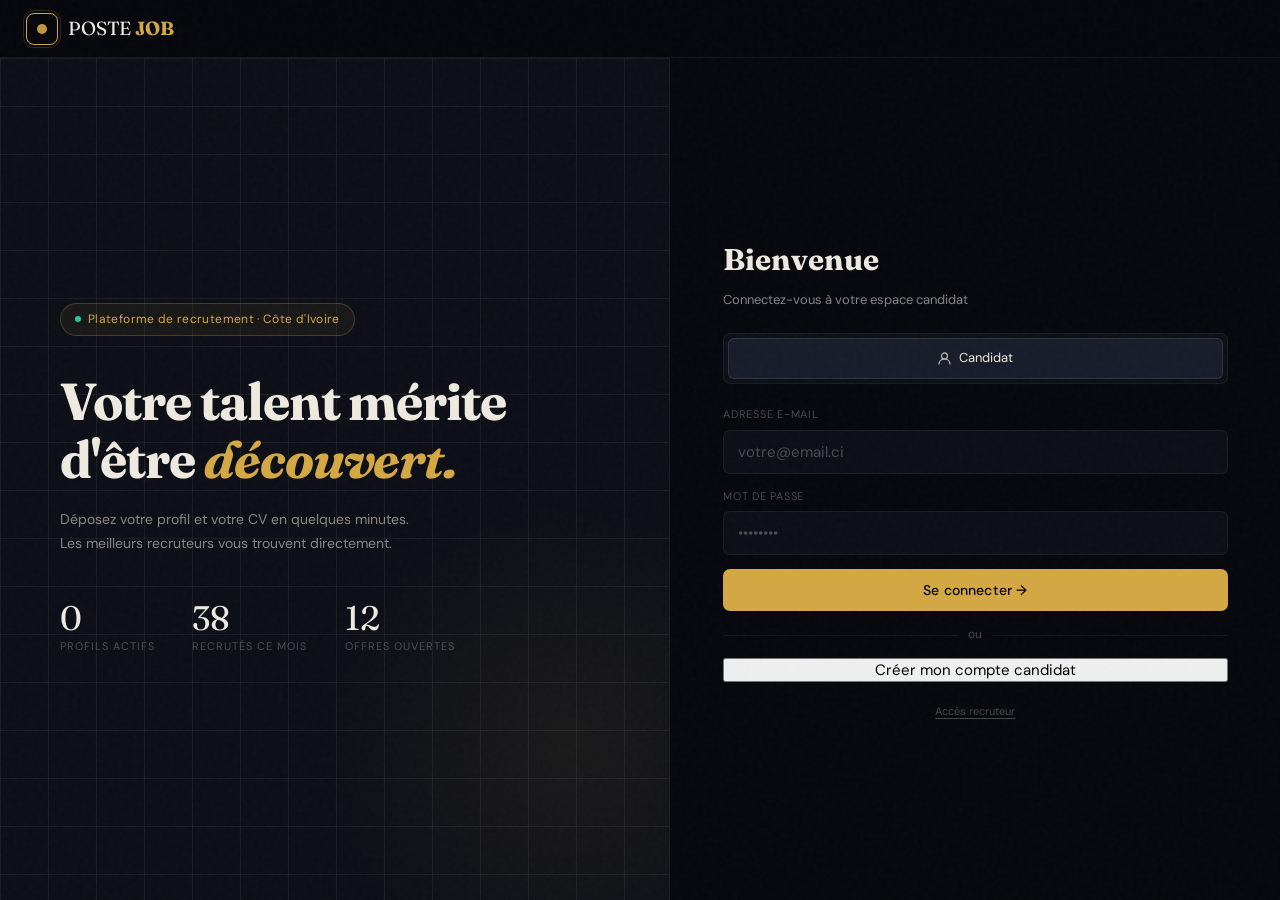
==== index.html @ 1e212d71 "mise à jour CV" ====
<!doctype html>
<html lang="fr">
  <head>
    <meta charset="UTF-8" />
    <meta name="viewport" content="width=device-width, initial-scale=1.0" />
    <title>POSTEJOB — Recrutement Côte d'Ivoire</title>
    <link rel="preconnect" href="https://fonts.googleapis.com" />
    <link rel="stylesheet" href="index.css" />
    <link
      href="https://fonts.googleapis.com/css2?family=Fraunces:ital,opsz,wght@0,9..144,300;0,9..144,600;0,9..144,700;1,9..144,400&family=DM+Sans:ital,opsz,wght@0,9..40,300;0,9..40,400;0,9..40,500;1,9..40,300&display=swap"
      rel="stylesheet"
    />
  </head>
  <body>
    <div class="app">
      <!-- NAVBAR -->
      <nav class="navbar">
        <div class="logo" onclick="showScreen('login')">
          <div class="logo-icon"></div>
          <span class="logo-text">POSTE <b>JOB</b></span>
        </div>
        <div class="nav-r">
          <div class="uinfo" id="uinfo">
            <div class="uav" id="uav">KD</div>
            <span class="unm" id="unm">Konan Didier</span>
          </div>
          <button
            class="btn-xs"
            id="btn-logout"
            style="display: none"
            onclick="logout()"
          >
            Déconnexion
          </button>
        </div>
      </nav>

      <!-- ════ LOGIN ════ -->
      <div class="screen act" id="screen-login">
        <div class="login-wrap">
          <div class="login-hero">
            <div class="hero-bg">
              <div class="hero-bg-grid"></div>
              <div class="hero-orb"></div>
            </div>
            <div class="hero-c">
              <div class="hero-badge">
                <span class="badge-dot"></span>Plateforme de recrutement · Côte
                d'Ivoire
              </div>
              <h1 class="hero-h1">
                Votre talent mérite<br />d'être <em>découvert.</em>
              </h1>
              <p class="hero-p">
                Déposez votre profil et votre CV en quelques minutes. Les
                meilleurs recruteurs vous trouvent directement.
              </p>
              <div class="stats-row">
                <div>
                  <div class="stat-num" id="stat-total">0</div>
                  <div class="stat-lbl">Profils actifs</div>
                </div>
                <div>
                  <div class="stat-num">38</div>
                  <div class="stat-lbl">Recrutés ce mois</div>
                </div>
                <div>
                  <div class="stat-num">12</div>
                  <div class="stat-lbl">Offres ouvertes</div>
                </div>
              </div>
            </div>
          </div>
          <div class="login-panel">
            <h2>Bienvenue</h2>
            <p class="login-sub">Connectez-vous à votre espace candidat</p>
            <!-- TOGGLE : CANDIDAT UNIQUEMENT -->
            <div class="type-solo">
              <div class="type-solo-item">
                <svg width="15" height="15" viewBox="0 0 15 15" fill="none">
                  <circle
                    cx="7.5"
                    cy="5"
                    r="3"
                    stroke="currentColor"
                    stroke-width="1.3"
                  />
                  <path
                    d="M2 13c0-3 2.5-5 5.5-5s5.5 2 5.5 5"
                    stroke="currentColor"
                    stroke-width="1.3"
                    stroke-linecap="round"
                  />
                </svg>
                Candidat
              </div>
            </div>
            <div class="form-fld">
              <label>Adresse e-mail</label>
              <input type="email" id="l-email" placeholder="votre@email.ci" />
            </div>
            <div class="form-fld">
              <label>Mot de passe</label>
              <input type="password" id="l-pass" placeholder="••••••••" />
            </div>
            <button class="btn-primary" onclick="doLoginCand()">
              Se connecter →
            </button>
            <div
              style="
                text-align: center;
                margin: 14px 0;
                font-size: 12px;
                color: var(--text3);
                position: relative;
              "
            >
              <span
                style="
                  background: var(--bg);
                  padding: 0 10px;
                  position: relative;
                  z-index: 1;
                "
                >ou</span
              >
              <div
                style="
                  position: absolute;
                  top: 50%;
                  left: 0;
                  right: 0;
                  height: 1px;
                  background: var(--line);
                "
              ></div>
            </div>
            <button class="btn-ghost" onclick="openRegisterModal()">
              Créer mon compte candidat
            </button>
            <div class="admin-access-link">
              <a onclick="openAdminModal()">Accès recruteur</a>
            </div>
          </div>
        </div>
      </div>

      <!-- ════ CANDIDAT FORM ════ -->
      <div class="screen" id="screen-candidat">
        <div class="page-wrap">
          <button class="btn-back-top" onclick="showScreen('login')">
            <svg width="14" height="14" viewBox="0 0 14 14" fill="none">
              <path
                d="M9 2L4 7l5 5"
                stroke="currentColor"
                stroke-width="1.5"
                stroke-linecap="round"
                stroke-linejoin="round"
              />
            </svg>
            Retour à l'accueil
          </button>
          <h1 class="page-h">Mon profil candidat</h1>
          <p class="page-sub">
            Complétez vos informations pour apparaître dans les recherches des
            recruteurs
          </p>

          <div class="steps-bar" id="steps-bar">
            <div class="s-item">
              <div class="s-num s-act" id="sn1">1</div>
              <div class="s-lbl s-act" id="sl1">Informations</div>
            </div>
            <div class="s-conn" id="sc1"></div>
            <div class="s-item">
              <div class="s-num" id="sn2">2</div>
              <div class="s-lbl" id="sl2">Expérience</div>
            </div>
            <div class="s-conn" id="sc2"></div>
            <div class="s-item">
              <div class="s-num" id="sn3">3</div>
              <div class="s-lbl" id="sl3">Documents</div>
            </div>
          </div>

          <!-- STEP 1 -->
          <div id="step1">
            <div class="fcard">
              <div class="sec-hd">Informations personnelles</div>
              <div class="fgrid">
                <div class="fld">
                  <label>Prénom</label
                  ><input id="f-prenom" placeholder="Konan" />
                </div>
                <div class="fld">
                  <label>Nom</label><input id="f-nom" placeholder="Didier" />
                </div>
                <div class="fld">
                  <label>Téléphone</label
                  ><input id="f-tel" placeholder="+225 07 00 00 00" />
                </div>
                <div class="fld">
                  <label>Ville</label
                  ><input id="f-ville" placeholder="Abidjan" />
                </div>
                <div class="fld span2">
                  <label>Poste souhaité</label
                  ><input
                    id="f-poste"
                    placeholder="ex: Développeur Full-Stack, Designer UX..."
                  />
                </div>
                <div class="fld span2">
                  <label>Présentation courte</label
                  ><textarea
                    id="f-bio"
                    placeholder="Parlez de vous en quelques lignes..."
                  ></textarea>
                </div>
              </div>
            </div>
            <div class="f-actions">
              <button class="btn-back" onclick="showScreen('login')">
                ← Retour
              </button>
              <button class="btn-next" onclick="goStep(2)">
                Expérience & compétences
                <svg width="14" height="14" viewBox="0 0 14 14" fill="none">
                  <path
                    d="M3 7h8M8 4l3 3-3 3"
                    stroke="currentColor"
                    stroke-width="1.5"
                    stroke-linecap="round"
                    stroke-linejoin="round"
                  />
                </svg>
              </button>
            </div>
          </div>

          <!-- STEP 2 -->
          <div id="step2" style="display: none">
            <div class="fcard">
              <div class="sec-hd">Années d'expérience</div>
              <div class="exp-box">
                <div class="exp-top">
                  <div>
                    <div
                      style="
                        font-size: 14px;
                        font-weight: 500;
                        color: var(--text);
                        margin-bottom: 2px;
                      "
                    >
                      Combien d'années d'expérience ?
                    </div>
                    <div style="font-size: 12px; color: var(--text3)">
                      Glissez le curseur — 0 à 20 ans
                    </div>
                  </div>
                  <div style="text-align: right">
                    <div class="exp-big" id="exp-num">0</div>
                    <div class="exp-unit" id="exp-unit">an d'expérience</div>
                  </div>
                </div>
                <div class="slider-wrap">
                  <div id="track-fill" style="width: 0%"></div>
                  <input
                    type="range"
                    min="0"
                    max="20"
                    step="1"
                    value="0"
                    id="exp-slider"
                    oninput="updateSlider(this.value)"
                  />
                </div>
                <div class="exp-lvls">
                  <div class="e-lvl lj" id="lj">
                    <div class="lvl-r">0 – 2 ans</div>
                    <div class="lvl-n">Junior</div>
                  </div>
                  <div class="e-lvl" id="lm">
                    <div class="lvl-r">3 – 5 ans</div>
                    <div class="lvl-n">Intermédiaire</div>
                  </div>
                  <div class="e-lvl" id="ls">
                    <div class="lvl-r">6 – 10 ans</div>
                    <div class="lvl-n">Senior</div>
                  </div>
                  <div class="e-lvl" id="le">
                    <div class="lvl-r">10+ ans</div>
                    <div class="lvl-n">Expert</div>
                  </div>
                </div>
              </div>
            </div>
            <div class="fcard">
              <div class="sec-hd">Formation</div>
              <div class="fgrid">
                <div class="fld">
                  <label>Niveau d'études</label
                  ><select id="f-niveau">
                    <option value="">Sélectionner...</option>
                    <option>Bac +5 / Master</option>
                    <option>Bac +3 / Licence</option>
                    <option>Bac +2 / BTS</option>
                    <option>Doctorat / PhD</option>
                    <option>Autre</option>
                  </select>
                </div>
                <div class="fld">
                  <label>Dernière entreprise</label
                  ><input id="f-entreprise" placeholder="ex: Orange CI" />
                </div>
              </div>
            </div>
            <div class="fcard">
              <div class="sec-hd">Compétences</div>
              <div
                class="skills-box"
                id="skills-box"
                onclick="document.getElementById('chip-inp').focus()"
              >
                <input
                  id="chip-inp"
                  class="chip-inp"
                  placeholder="Taper une compétence + Entrée..."
                  onkeydown="addChip(event)"
                />
              </div>
              <div
                style="font-size: 11px; color: var(--text3); margin-top: 6px"
              >
                Appuyez sur Entrée pour ajouter une compétence
              </div>
            </div>
            <div class="f-actions">
              <button class="btn-back" onclick="goStep(1)">← Retour</button>
              <button class="btn-next" onclick="goStep(3)">
                Documents & soumission
                <svg width="14" height="14" viewBox="0 0 14 14" fill="none">
                  <path
                    d="M3 7h8M8 4l3 3-3 3"
                    stroke="currentColor"
                    stroke-width="1.5"
                    stroke-linecap="round"
                    stroke-linejoin="round"
                  />
                </svg>
              </button>
            </div>
          </div>

          <!-- STEP 3 -->
          <div id="step3" style="display: none">
            <div class="fcard">
              <div class="sec-hd">Documents à soumettre</div>

              <!-- INPUT FILE CACHÉ - CV -->
              <input
                type="file"
                id="cv-file-input"
                accept=".pdf,.doc,.docx"
                style="display: none"
                onchange="handleFileSelect('cv', this)"
              />
              <div
                class="cv-zone"
                id="cv-zone"
                onclick="document.getElementById('cv-file-input').click()"
              >
                <div class="cv-ico" id="cv-ico">
                  <svg width="22" height="22" viewBox="0 0 22 22" fill="none">
                    <rect
                      x="4"
                      y="2"
                      width="14"
                      height="18"
                      rx="2"
                      stroke="rgba(238,234,224,0.3)"
                      stroke-width="1.5"
                    />
                    <path
                      d="M8 8h6M8 11h6M8 14h4"
                      stroke="rgba(238,234,224,0.3)"
                      stroke-width="1.5"
                      stroke-linecap="round"
                    />
                  </svg>
                </div>
                <div class="cv-lbl" id="cv-lbl">
                  Cliquez pour sélectionner votre CV
                </div>
                <div class="cv-hint" id="cv-hint">
                  PDF ou Word — maximum 5 Mo
                </div>
              </div>

              <!-- INPUT FILE CACHÉ - LETTRE -->
              <input
                type="file"
                id="lm-file-input"
                accept=".pdf,.doc,.docx"
                style="display: none"
                onchange="handleFileSelect('lm', this)"
              />
              <div
                class="lm-zone"
                id="lm-zone"
                onclick="document.getElementById('lm-file-input').click()"
                style="margin-top: 10px"
              >
                <div class="lm-ico" id="lm-ico">
                  <svg width="18" height="18" viewBox="0 0 18 18" fill="none">
                    <rect
                      x="2"
                      y="4"
                      width="14"
                      height="11"
                      rx="2"
                      stroke="rgba(238,234,224,0.3)"
                      stroke-width="1.3"
                    />
                    <path
                      d="M2 6.5l7 4.5 7-4.5"
                      stroke="rgba(238,234,224,0.3)"
                      stroke-width="1.3"
                      stroke-linejoin="round"
                    />
                  </svg>
                </div>
                <div class="lm-lbl" id="lm-lbl">
                  Lettre de motivation
                  <span
                    style="
                      font-size: 11px;
                      font-weight: 300;
                      color: var(--text3);
                    "
                    >(optionnel)</span
                  >
                </div>
                <div class="lm-hint" id="lm-hint">
                  PDF ou Word — maximum 5 Mo
                </div>
              </div>
            </div>
            <div class="f-actions">
              <button class="btn-back" onclick="goStep(2)">← Retour</button>
              <button class="btn-submit" onclick="submitProfile()">
                Soumettre mon profil
                <svg width="14" height="14" viewBox="0 0 14 14" fill="none">
                  <path
                    d="M2 7l4 4 6-6"
                    stroke="currentColor"
                    stroke-width="1.5"
                    stroke-linecap="round"
                    stroke-linejoin="round"
                  />
                </svg>
              </button>
            </div>
          </div>

          <!-- SUCCESS — bouton retour seulement, PAS de lien vers le tableau admin -->
          <div id="step-success" style="display: none">
            <div class="success-wrap">
              <div class="succ-ico">
                <svg width="28" height="28" viewBox="0 0 28 28" fill="none">
                  <path
                    d="M6 14.5l6 6 11-12"
                    stroke="#25c898"
                    stroke-width="2.5"
                    stroke-linecap="round"
                    stroke-linejoin="round"
                  />
                </svg>
              </div>
              <h2 class="succ-h">Profil soumis !</h2>
              <div class="succ-pill" id="succ-pill">✦ 0 an · Junior</div>
              <p class="succ-p">
                Votre dossier a bien été transmis. Téléchargez vos documents
                ci-dessous pour en garder une copie personnelle.
              </p>
              <div class="dl-grid">
                <div class="dl-card" onclick="downloadFile('CV_candidat.pdf')">
                  <div class="dl-ico">
                    <svg width="16" height="16" viewBox="0 0 16 16" fill="none">
                      <rect
                        x="3"
                        y="1"
                        width="10"
                        height="14"
                        rx="1.5"
                        stroke="rgba(238,234,224,0.35)"
                        stroke-width="1.2"
                      />
                      <path
                        d="M5 6h6M5 9h6M5 12h3"
                        stroke="rgba(238,234,224,0.35)"
                        stroke-width="1.2"
                        stroke-linecap="round"
                      />
                    </svg>
                  </div>
                  <div class="dl-info">
                    <div class="dl-name">Mon CV</div>
                    <div class="dl-file">CV_candidat.pdf</div>
                  </div>
                  <div class="dl-arr">↓</div>
                </div>
                <div
                  class="dl-card"
                  id="dl-lm-card"
                  style="display: none"
                  onclick="downloadFile('Lettre_motivation.pdf')"
                >
                  <div class="dl-ico">
                    <svg width="16" height="16" viewBox="0 0 16 16" fill="none">
                      <rect
                        x="1"
                        y="4"
                        width="14"
                        height="9"
                        rx="1.5"
                        stroke="rgba(238,234,224,0.35)"
                        stroke-width="1.2"
                      />
                      <path
                        d="M1 6l7 4 7-4"
                        stroke="rgba(238,234,224,0.35)"
                        stroke-width="1.2"
                        stroke-linejoin="round"
                      />
                    </svg>
                  </div>
                  <div class="dl-info">
                    <div class="dl-name">Lettre de motivation</div>
                    <div class="dl-file">Lettre_motivation.pdf</div>
                  </div>
                  <div class="dl-arr">↓</div>
                </div>
                <div
                  class="dl-card"
                  onclick="downloadFile('Confirmation_depot.pdf')"
                >
                  <div class="dl-ico">
                    <svg width="16" height="16" viewBox="0 0 16 16" fill="none">
                      <circle
                        cx="8"
                        cy="8"
                        r="6"
                        stroke="#25c898"
                        stroke-width="1.2"
                      />
                      <path
                        d="M5 8l2 2 4-4"
                        stroke="#25c898"
                        stroke-width="1.2"
                        stroke-linecap="round"
                        stroke-linejoin="round"
                      />
                    </svg>
                  </div>
                  <div class="dl-info">
                    <div class="dl-name">Confirmation de dépôt</div>
                    <div class="dl-file">Confirmation_depot.pdf</div>
                  </div>
                  <div class="dl-arr">↓</div>
                </div>
                <div class="dl-card" onclick="downloadProfileTxt()">
                  <div class="dl-ico">
                    <svg width="16" height="16" viewBox="0 0 16 16" fill="none">
                      <rect
                        x="1.5"
                        y="1.5"
                        width="13"
                        height="13"
                        rx="1.5"
                        stroke="rgba(212,168,67,0.6)"
                        stroke-width="1.2"
                      />
                      <path
                        d="M4 6h8M4 9h5"
                        stroke="rgba(212,168,67,0.6)"
                        stroke-width="1.2"
                        stroke-linecap="round"
                      />
                    </svg>
                  </div>
                  <div class="dl-info">
                    <div class="dl-name">Ma fiche profil</div>
                    <div class="dl-file">Profil_TalentCI.txt</div>
                  </div>
                  <div class="dl-arr">↓</div>
                </div>
              </div>
              <!-- PAS DE BOUTON VERS LE TABLEAU ADMIN -->
              <div class="succ-footer">
                <button class="btn-back" onclick="goBackFromSuccess()">
                  ← Modifier mon dossier
                </button>
              </div>
            </div>
          </div>
        </div>
      </div>

      <!-- ════ MODAL LOGIN ADMIN ════ -->
      <div class="modal-overlay" id="admin-modal">
        <div class="modal-box">
          <button class="modal-close" onclick="closeAdminModal()">×</button>
          <h3>Accès recruteur</h3>
          <p class="modal-sub">Réservé aux recruteurs autorisés</p>
          <div class="form-fld">
            <label>Email</label
            ><input
              type="email"
              id="adm-email"
              placeholder="recruteur@talentci.ci"
              value="admin@talentci.ci"
            />
          </div>
          <div class="form-fld">
            <label>Mot de passe</label
            ><input
              type="password"
              id="adm-pass"
              placeholder="••••••••"
              value="••••••••"
            />
          </div>
          <button class="btn-primary" onclick="doLoginAdmin()">
            Accéder au tableau de bord →
          </button>
        </div>
      </div>

      <!-- ════ ADMIN ════ -->
      <div class="screen" id="screen-admin">
        <div class="admin-layout">
          <!-- SIDEBAR -->
          <div class="admin-sidebar">
            <div class="sidebar-sec">
              <div class="sidebar-sec-lbl">Navigation</div>
              <div
                class="sbi act"
                id="sbi-candidats"
                onclick="adminTab('candidats')"
              >
                <span class="sbi-icon">👥</span>Candidatures
              </div>
              <div class="sbi" id="sbi-inscrire" onclick="adminTab('inscrire')">
                <span class="sbi-icon">✏️</span>Inscrire un candidat
              </div>
              <div class="sbi" id="sbi-comptes" onclick="adminTab('comptes')">
                <span class="sbi-icon">🔑</span>Comptes candidats
              </div>
            </div>
            <div class="sidebar-spacer"></div>
            <div class="sidebar-sec">
              <div class="sbi" onclick="logout()">
                <span class="sbi-icon">🚪</span>Déconnexion
              </div>
            </div>
          </div>

          <!-- MAIN -->
          <div class="admin-main">
            <!-- TAB CANDIDATURES -->
            <div id="tab-candidats">
              <div class="admin-topbar">
                <div>
                  <div class="admin-title">Tableau des candidatures</div>
                  <div class="admin-date" id="admin-date"></div>
                </div>
                <button class="export-btn" onclick="exportCSV()">
                  ⬇ Exporter CSV
                </button>
              </div>
              <div class="metrics">
                <div class="mc m1">
                  <div class="mc-lbl">Profils reçus</div>
                  <div class="mc-val" id="m-total">0</div>
                </div>
                <div class="mc m2">
                  <div class="mc-lbl">Moy. expérience</div>
                  <div class="mc-val" id="m-avg">—</div>
                  <div class="mc-sub" id="m-sub"></div>
                </div>
                <div class="mc m3">
                  <div class="mc-lbl">CV déposés</div>
                  <div class="mc-val" id="m-cv">0</div>
                </div>
                <div class="mc m4">
                  <div class="mc-lbl">Acceptés</div>
                  <div class="mc-val" id="m-acc">0</div>
                </div>
              </div>
              <div class="fbar">
                <input
                  placeholder="Rechercher par nom, poste, ville, compétence..."
                  id="a-search"
                  oninput="renderTable()"
                />
                <div class="fbar-div"></div>
                <select id="a-status" onchange="renderTable()">
                  <option value="">Tous statuts</option>
                  <option>Nouveau</option>
                  <option>En review</option>
                  <option>Accepté</option>
                </select>
                <select id="a-exp" onchange="renderTable()">
                  <option value="">Toute exp.</option>
                  <option value="j">Junior 0–2</option>
                  <option value="m">Intermédiaire 3–5</option>
                  <option value="s">Senior 6–10</option>
                  <option value="e">Expert 10+</option>
                </select>
                <div class="fbar-div"></div>
                <div class="sort-btns">
                  <span
                    style="
                      font-size: 11px;
                      color: var(--text3);
                      padding: 5px 2px;
                    "
                    >Tri :</span
                  >
                  <button
                    class="sp act"
                    id="sp-ed"
                    onclick="setSort('exp', 'd')"
                  >
                    Exp. ↓
                  </button>
                  <button class="sp" id="sp-ea" onclick="setSort('exp', 'a')">
                    Exp. ↑
                  </button>
                  <button class="sp" id="sp-n" onclick="setSort('name', 'a')">
                    A–Z
                  </button>
                  <button class="sp" id="sp-d" onclick="setSort('date', 'd')">
                    Récent
                  </button>
                </div>
                <div class="fbar-div"></div>
                <div class="res-count" id="a-count">0 profil</div>
              </div>
              <div class="table-wrap">
                <table>
                  <thead>
                    <tr>
                      <th>Candidat</th>
                      <th>Poste</th>
                      <th>Expérience</th>
                      <th>Compétences</th>
                      <th>Score</th>
                      <th>Statut</th>
                      <th>Documents</th>
                      <th>Fiche</th>
                    </tr>
                  </thead>
                  <tbody id="a-tbody"></tbody>
                </table>
              </div>
            </div>

            <!-- TAB INSCRIRE -->
            <div id="tab-inscrire" style="display: none">
              <div class="admin-topbar">
                <div>
                  <div class="admin-title">Inscrire un candidat</div>
                  <div class="admin-date">Créez un compte manuellement</div>
                </div>
              </div>
              <div class="insc-panel">
                <h3>Nouveau compte candidat</h3>
                <p class="insc-sub">
                  Le candidat recevra ses identifiants pour se connecter et
                  compléter son profil.
                </p>
                <div class="reg-grid">
                  <div class="form-fld">
                    <label>Prénom *</label
                    ><input id="r-prenom" placeholder="Konan" />
                  </div>
                  <div class="form-fld">
                    <label>Nom *</label
                    ><input id="r-nom" placeholder="Didier" />
                  </div>
                  <div class="form-fld span2">
                    <label>Email *</label
                    ><input
                      type="email"
                      id="r-email"
                      placeholder="candidat@email.ci"
                    />
                  </div>
                  <div class="form-fld">
                    <label>Téléphone</label
                    ><input id="r-tel" placeholder="+225 07 00 00 00" />
                  </div>
                  <div class="form-fld">
                    <label>Ville</label
                    ><input id="r-ville" placeholder="Abidjan" />
                  </div>
                  <div class="form-fld span2">
                    <label>Poste visé</label>
                    <select id="r-poste">
                      <option value="">Sélectionner...</option>
                      <option>Développeur Full-Stack</option>
                      <option>Designer UX/UI</option>
                      <option>Data Analyst</option>
                      <option>Chef de projet</option>
                      <option>Ingénieur DevOps</option>
                      <option>Marketing Digital</option>
                      <option>Architecte logiciel</option>
                      <option>Comptable</option>
                      <option>Commercial</option>
                      <option>Ingénieur réseau</option>
                      <option>Autre</option>
                    </select>
                  </div>
                  <div class="form-fld">
                    <label>Niveau d'études</label>
                    <select id="r-niveau">
                      <option value="">Sélectionner...</option>
                      <option>Bac +5 / Master</option>
                      <option>Bac +3 / Licence</option>
                      <option>Bac +2 / BTS</option>
                      <option>Doctorat / PhD</option>
                      <option>Autre</option>
                    </select>
                  </div>
                  <div class="form-fld">
                    <label>Mot de passe provisoire</label
                    ><input
                      type="text"
                      id="r-pass"
                      placeholder="ex: TalentCI2026!"
                    />
                  </div>
                </div>
                <button class="btn-jade" onclick="creerCompte()">
                  Créer le compte candidat →
                </button>
              </div>
            </div>

            <!-- TAB COMPTES -->
            <div id="tab-comptes" style="display: none">
              <div class="admin-topbar">
                <div>
                  <div class="admin-title">Comptes candidats</div>
                  <div class="admin-date">Gérez les accès à la plateforme</div>
                </div>
                <button class="export-btn" onclick="exportComptes()">
                  ⬇ Exporter la liste
                </button>
              </div>
              <div class="accounts-list" id="accounts-list">
                <div class="empty-accs">
                  Aucun compte créé. Utilisez l'onglet "Inscrire un candidat".
                </div>
              </div>
            </div>
          </div>
        </div>
      </div>
    </div>

    <div class="toast" id="toast">
      <div class="toast-dot"></div>
      <span id="toast-msg"></span>
    </div>
    <script src="index.js"></script>
  </body>
</html>
---- index.css ----
:root {
  --bg: #07080d;
  --bg2: #0d0f17;
  --bg3: #131520;
  --bg4: #191c2a;
  --bg5: #1e2133;
  --line: rgba(255, 255, 255, 0.06);
  --line2: rgba(255, 255, 255, 0.11);
  --line3: rgba(255, 255, 255, 0.18);
  --text: #eeeae0;
  --text2: rgba(238, 234, 224, 0.55);
  --text3: rgba(238, 234, 224, 0.28);
  --amber: #d4a843;
  --amber2: #f0c96a;
  --amber-soft: rgba(212, 168, 67, 0.12);
  --jade: #25c898;
  --jade-soft: rgba(37, 200, 152, 0.1);
  --sky: #4ca3e8;
  --sky-soft: rgba(76, 163, 232, 0.1);
  --red: #e05252;
  --r: 10px;
  --r-sm: 7px;
}
* {
  box-sizing: border-box;
  margin: 0;
  padding: 0;
}
html,
body {
  height: 100%;
  background: var(--bg);
  color: var(--text);
  font-family: "DM Sans", sans-serif;
  font-size: 15px;
  line-height: 1.6;
  overflow-x: hidden;
}
::selection {
  background: var(--amber);
  color: #000;
}
input,
select,
textarea,
button {
  font-family: inherit;
  font-size: inherit;
}
::-webkit-scrollbar {
  width: 3px;
}
::-webkit-scrollbar-track {
  background: var(--bg2);
}
::-webkit-scrollbar-thumb {
  background: var(--bg5);
  border-radius: 2px;
}
body::before {
  content: "";
  position: fixed;
  inset: 0;
  opacity: 0.025;
  background-image: url("data:image/svg+xml,%3Csvg viewBox='0 0 200 200' xmlns='http://www.w3.org/2000/svg'%3E%3Cfilter id='n'%3E%3CfeTurbulence type='fractalNoise' baseFrequency='.9' numOctaves='4' stitchTiles='stitch'/%3E%3C/filter%3E%3Crect width='100%25' height='100%25' filter='url(%23n)'/%3E%3C/svg%3E");
  pointer-events: none;
  z-index: 1000;
}
.app {
  min-height: 100vh;
  display: flex;
  flex-direction: column;
}

/* NAVBAR */
.navbar {
  position: sticky;
  top: 0;
  z-index: 200;
  background: rgba(7, 8, 13, 0.9);
  backdrop-filter: blur(20px);
  border-bottom: 1px solid var(--line);
  padding: 0 1.75rem;
  display: flex;
  align-items: center;
  justify-content: space-between;
  height: 58px;
}
.logo {
  display: flex;
  align-items: center;
  gap: 10px;
  cursor: pointer;
}
.logo-icon {
  width: 32px;
  height: 32px;
  border: 1.5px solid var(--amber);
  border-radius: 8px;
  display: grid;
  place-items: center;
  position: relative;
}
.logo-icon::before {
  content: "";
  width: 10px;
  height: 10px;
  background: var(--amber);
  border-radius: 50%;
  opacity: 0.9;
}
.logo-icon::after {
  content: "";
  position: absolute;
  inset: -4px;
  border: 1px solid rgba(212, 168, 67, 0.2);
  border-radius: 11px;
}
.logo-text {
  font-family: "Fraunces", serif;
  font-size: 19px;
  letter-spacing: -0.01em;
  color: var(--text);
}
.logo-text b {
  color: var(--amber);
}
.nav-r {
  display: flex;
  align-items: center;
  gap: 10px;
}
.uinfo {
  display: none;
  align-items: center;
  gap: 9px;
}
.uav {
  width: 33px;
  height: 33px;
  border-radius: 50%;
  background: linear-gradient(135deg, var(--amber), var(--amber2));
  display: grid;
  place-items: center;
  font-size: 11px;
  font-weight: 600;
  color: #000;
  letter-spacing: 0.03em;
}
.unm {
  font-size: 13px;
  color: var(--text2);
}
.btn-xs {
  padding: 5px 13px;
  border-radius: var(--r-sm);
  border: 1px solid var(--line2);
  background: transparent;
  color: var(--text3);
  font-size: 12px;
  cursor: pointer;
  transition: 0.2s;
}
.btn-xs:hover {
  background: var(--bg3);
  color: var(--text);
}

/* SCREENS */
.screen {
  display: none;
  animation: fadeUp 0.35s ease;
}
.screen.act {
  display: block;
}
@keyframes fadeUp {
  from {
    opacity: 0;
    transform: translateY(10px);
  }
  to {
    opacity: 1;
    transform: translateY(0);
  }
}

/* LOGIN */
.login-wrap {
  min-height: calc(100vh - 58px);
  display: grid;
  grid-template-columns: 1.1fr 1fr;
}
.login-hero {
  background: var(--bg2);
  border-right: 1px solid var(--line);
  padding: 5rem 4rem;
  display: flex;
  flex-direction: column;
  justify-content: center;
  position: relative;
  overflow: hidden;
}
.hero-bg {
  position: absolute;
  inset: 0;
}
.hero-bg-grid {
  position: absolute;
  inset: 0;
  background-image:
    linear-gradient(var(--line) 1px, transparent 1px),
    linear-gradient(90deg, var(--line) 1px, transparent 1px);
  background-size: 48px 48px;
}
.hero-orb {
  position: absolute;
  width: 500px;
  height: 500px;
  border-radius: 50%;
  background: radial-gradient(
    circle,
    rgba(212, 168, 67, 0.07) 0%,
    transparent 70%
  );
  bottom: -100px;
  right: -150px;
}
.hero-c {
  position: relative;
  z-index: 1;
}
.hero-badge {
  display: inline-flex;
  align-items: center;
  gap: 7px;
  border: 1px solid rgba(212, 168, 67, 0.25);
  background: rgba(212, 168, 67, 0.06);
  padding: 6px 14px;
  border-radius: 30px;
  font-size: 12px;
  color: var(--amber);
  margin-bottom: 2.5rem;
  letter-spacing: 0.03em;
}
.badge-dot {
  width: 6px;
  height: 6px;
  border-radius: 50%;
  background: var(--jade);
  animation: blink 2.4s infinite;
}
@keyframes blink {
  0%,
  100% {
    opacity: 1;
  }
  50% {
    opacity: 0.3;
  }
}
.hero-h1 {
  font-family: "Fraunces", serif;
  font-size: 52px;
  line-height: 1.1;
  margin-bottom: 1.25rem;
  letter-spacing: -0.02em;
}
.hero-h1 em {
  font-style: italic;
  color: var(--amber);
}
.hero-p {
  font-size: 14px;
  color: var(--text2);
  max-width: 360px;
  line-height: 1.75;
  margin-bottom: 3rem;
}
.stats-row {
  display: flex;
  gap: 2.5rem;
}
.stat-num {
  font-family: "Fraunces", serif;
  font-size: 34px;
  line-height: 1;
  color: var(--text);
}
.stat-lbl {
  font-size: 11px;
  color: var(--text3);
  text-transform: uppercase;
  letter-spacing: 0.09em;
  margin-top: 3px;
}
.login-panel {
  background: var(--bg);
  padding: 4rem 3.5rem;
  display: flex;
  flex-direction: column;
  justify-content: center;
}
.login-panel h2 {
  font-family: "Fraunces", serif;
  font-size: 30px;
  color: var(--text);
  margin-bottom: 6px;
}
.login-sub {
  font-size: 13px;
  color: var(--text2);
  margin-bottom: 1.5rem;
}

/* TOGGLE CANDIDAT ONLY */
.type-solo {
  display: flex;
  background: var(--bg2);
  border: 1px solid var(--line);
  border-radius: var(--r-sm);
  padding: 4px;
  margin-bottom: 1.5rem;
}
.type-solo-item {
  flex: 1;
  padding: 9px;
  border-radius: 6px;
  background: var(--bg4);
  border: 1px solid var(--line2);
  text-align: center;
  font-size: 13px;
  color: var(--text);
  display: flex;
  align-items: center;
  justify-content: center;
  gap: 7px;
}
.type-solo-item svg {
  opacity: 0.7;
}

.form-fld {
  margin-bottom: 14px;
}
.form-fld label {
  display: block;
  font-size: 11px;
  color: var(--text3);
  text-transform: uppercase;
  letter-spacing: 0.07em;
  margin-bottom: 6px;
}
.form-fld input,
.form-fld select {
  width: 100%;
  padding: 11px 14px;
  background: var(--bg2);
  border: 1px solid var(--line);
  border-radius: var(--r-sm);
  color: var(--text);
  outline: none;
  transition: 0.2s;
}
.form-fld input:focus,
.form-fld select:focus {
  border-color: rgba(212, 168, 67, 0.4);
}
.form-fld input::placeholder {
  color: var(--text3);
}
.form-fld select {
  appearance: none;
  background-image: url("data:image/svg+xml,%3Csvg xmlns='http://www.w3.org/2000/svg' width='10' height='6'%3E%3Cpath d='M1 1l4 4 4-4' stroke='rgba(238,234,224,0.28)' stroke-width='1.5' fill='none' stroke-linecap='round'/%3E%3C/svg%3E");
  background-repeat: no-repeat;
  background-position: right 12px center;
  padding-right: 32px;
}
.btn-primary {
  width: 100%;
  padding: 12px;
  background: var(--amber);
  color: #000;
  border: none;
  border-radius: var(--r-sm);
  font-size: 14px;
  font-weight: 500;
  cursor: pointer;
  transition: 0.2s;
  letter-spacing: 0.01em;
}
.btn-primary:hover {
  background: var(--amber2);
  transform: translateY(-1px);
}
.admin-access-link {
  text-align: center;
  margin-top: 16px;
}
.admin-access-link a {
  font-size: 11px;
  color: var(--text3);
  cursor: pointer;
  text-decoration: underline;
  text-underline-offset: 3px;
}
.admin-access-link a:hover {
  color: var(--text2);
}

/* MODAL ADMIN LOGIN */
.modal-overlay {
  display: none;
  position: fixed;
  inset: 0;
  background: rgba(0, 0, 0, 0.75);
  z-index: 500;
  align-items: center;
  justify-content: center;
}
.modal-overlay.open {
  display: flex;
}
.modal-box {
  background: var(--bg2);
  border: 1px solid var(--line2);
  border-radius: var(--r);
  padding: 2.25rem;
  width: 360px;
  position: relative;
  animation: fadeUp 0.3s ease;
}
.modal-close {
  position: absolute;
  top: 14px;
  right: 14px;
  background: none;
  border: none;
  color: var(--text3);
  font-size: 22px;
  cursor: pointer;
  line-height: 1;
  padding: 0;
}
.modal-close:hover {
  color: var(--text);
}
.modal-box h3 {
  font-family: "Fraunces", serif;
  font-size: 22px;
  margin-bottom: 4px;
}
.modal-sub {
  font-size: 13px;
  color: var(--text2);
  margin-bottom: 1.5rem;
}

/* CANDIDAT FORM */
.page-wrap {
  max-width: 740px;
  margin: 0 auto;
  padding: 2.5rem 2rem 4rem;
}
.btn-back-top {
  display: inline-flex;
  align-items: center;
  gap: 6px;
  background: none;
  border: none;
  color: var(--text3);
  font-size: 13px;
  cursor: pointer;
  padding: 0;
  margin-bottom: 1.25rem;
  transition: 0.2s;
}
.btn-back-top:hover {
  color: var(--text2);
}
.page-h {
  font-family: "Fraunces", serif;
  font-size: 34px;
  color: var(--text);
  margin-bottom: 5px;
  letter-spacing: -0.015em;
}
.page-sub {
  font-size: 13px;
  color: var(--text2);
  margin-bottom: 2.5rem;
}
.steps-bar {
  display: flex;
  align-items: center;
  margin-bottom: 2.5rem;
}
.s-item {
  display: flex;
  align-items: center;
  gap: 10px;
}
.s-num {
  width: 30px;
  height: 30px;
  border-radius: 50%;
  border: 1.5px solid var(--line2);
  background: var(--bg2);
  display: grid;
  place-items: center;
  font-size: 12px;
  font-weight: 500;
  color: var(--text3);
  transition: 0.3s;
  flex-shrink: 0;
}
.s-num.s-act {
  border-color: var(--amber);
  color: var(--amber);
}
.s-num.s-done {
  background: var(--jade);
  border-color: var(--jade);
  color: #fff;
}
.s-lbl {
  font-size: 12px;
  color: var(--text3);
  transition: 0.3s;
}
.s-lbl.s-act {
  color: var(--text);
}
.s-conn {
  flex: 1;
  height: 1px;
  background: var(--line);
  margin: 0 10px;
  min-width: 24px;
  transition: 0.3s;
}
.s-conn.s-done {
  background: var(--jade);
}
.fcard {
  background: var(--bg2);
  border: 1px solid var(--line);
  border-radius: var(--r);
  padding: 1.75rem;
  margin-bottom: 0.75rem;
}
.sec-hd {
  font-size: 10.5px;
  font-weight: 500;
  color: var(--text3);
  text-transform: uppercase;
  letter-spacing: 0.1em;
  margin-bottom: 1rem;
  display: flex;
  align-items: center;
  gap: 8px;
}
.sec-hd::after {
  content: "";
  flex: 1;
  height: 1px;
  background: var(--line);
}
.fgrid {
  display: grid;
  grid-template-columns: 1fr 1fr;
  gap: 12px;
}
.span2 {
  grid-column: span 2;
}
.fld label {
  display: block;
  font-size: 11px;
  color: var(--text3);
  text-transform: uppercase;
  letter-spacing: 0.06em;
  margin-bottom: 6px;
}
.fld input,
.fld select,
.fld textarea {
  width: 100%;
  padding: 10px 13px;
  background: var(--bg3);
  border: 1px solid var(--line);
  border-radius: var(--r-sm);
  color: var(--text);
  outline: none;
  transition: 0.2s;
  appearance: none;
}
.fld input:focus,
.fld select:focus,
.fld textarea:focus {
  border-color: rgba(212, 168, 67, 0.4);
}
.fld input::placeholder,
.fld textarea::placeholder {
  color: var(--text3);
}
.fld textarea {
  resize: vertical;
  min-height: 80px;
  line-height: 1.65;
}
.fld select {
  background-image: url("data:image/svg+xml,%3Csvg xmlns='http://www.w3.org/2000/svg' width='10' height='6'%3E%3Cpath d='M1 1l4 4 4-4' stroke='rgba(238,234,224,0.28)' stroke-width='1.5' fill='none' stroke-linecap='round'/%3E%3C/svg%3E");
  background-repeat: no-repeat;
  background-position: right 12px center;
  padding-right: 30px;
}

/* EXP SLIDER */
.exp-box {
  background: var(--bg3);
  border: 1px solid var(--line);
  border-radius: var(--r);
  padding: 1.5rem;
  position: relative;
  overflow: hidden;
}
.exp-box::before {
  content: "";
  position: absolute;
  top: 0;
  left: 0;
  right: 0;
  height: 2px;
  background: linear-gradient(90deg, var(--jade), var(--amber));
}
.exp-top {
  display: flex;
  justify-content: space-between;
  align-items: flex-start;
  margin-bottom: 1.5rem;
}
.exp-big {
  font-family: "Fraunces", serif;
  font-size: 46px;
  color: var(--amber);
  line-height: 1;
}
.exp-unit {
  font-size: 11px;
  color: var(--text3);
  margin-top: 3px;
}
.slider-wrap {
  position: relative;
  margin-bottom: 1.25rem;
}
input[type="range"] {
  -webkit-appearance: none;
  width: 100%;
  height: 4px;
  background: var(--bg4);
  border-radius: 2px;
  outline: none;
  cursor: pointer;
}
input[type="range"]::-webkit-slider-thumb {
  -webkit-appearance: none;
  width: 22px;
  height: 22px;
  border-radius: 50%;
  background: var(--amber);
  border: 3px solid var(--bg);
  box-shadow: 0 0 0 2px var(--amber);
  cursor: pointer;
  transition: 0.15s;
}
input[type="range"]::-webkit-slider-thumb:hover {
  transform: scale(1.2);
}
#track-fill {
  position: absolute;
  left: 0;
  top: 50%;
  transform: translateY(-50%);
  height: 4px;
  background: linear-gradient(90deg, var(--jade), var(--amber));
  border-radius: 2px;
  pointer-events: none;
  transition: width 0.12s;
}
.exp-lvls {
  display: grid;
  grid-template-columns: repeat(4, 1fr);
  gap: 8px;
}
.e-lvl {
  padding: 10px 6px;
  border-radius: var(--r-sm);
  border: 1px solid var(--line);
  background: var(--bg4);
  text-align: center;
  transition: 0.3s;
}
.e-lvl.lj {
  border-color: rgba(76, 163, 232, 0.4);
  background: rgba(76, 163, 232, 0.08);
}
.e-lvl.lm {
  border-color: rgba(37, 200, 152, 0.4);
  background: rgba(37, 200, 152, 0.08);
}
.e-lvl.ls {
  border-color: rgba(239, 159, 39, 0.4);
  background: rgba(239, 159, 39, 0.08);
}
.e-lvl.le {
  border-color: rgba(212, 168, 67, 0.4);
  background: rgba(212, 168, 67, 0.08);
}
.lvl-r {
  font-size: 12.5px;
  font-weight: 500;
  color: var(--text);
  margin-bottom: 2px;
}
.lvl-n {
  font-size: 10px;
  color: var(--text3);
  text-transform: uppercase;
  letter-spacing: 0.07em;
}
.e-lvl.lj .lvl-r {
  color: #6ab4f5;
}
.e-lvl.lm .lvl-r {
  color: var(--jade);
}
.e-lvl.ls .lvl-r {
  color: #ef9f27;
}
.e-lvl.le .lvl-r {
  color: var(--amber);
}
.e-lvl.lj .lvl-n {
  color: rgba(106, 180, 245, 0.6);
}
.e-lvl.lm .lvl-n {
  color: rgba(37, 200, 152, 0.6);
}
.e-lvl.ls .lvl-n {
  color: rgba(239, 159, 39, 0.6);
}
.e-lvl.le .lvl-n {
  color: rgba(212, 168, 67, 0.6);
}

/* SKILLS */
.skills-box {
  background: var(--bg3);
  border: 1px solid var(--line);
  border-radius: var(--r-sm);
  padding: 10px;
  display: flex;
  flex-wrap: wrap;
  gap: 6px;
  min-height: 46px;
  cursor: text;
  transition: 0.2s;
}
.skills-box:focus-within {
  border-color: rgba(212, 168, 67, 0.35);
}
.chip {
  display: inline-flex;
  align-items: center;
  gap: 5px;
  padding: 4px 10px;
  background: rgba(212, 168, 67, 0.1);
  border: 1px solid rgba(212, 168, 67, 0.22);
  border-radius: 30px;
  font-size: 12px;
  color: var(--amber);
  animation: chipIn 0.18s ease;
}
@keyframes chipIn {
  from {
    opacity: 0;
    transform: scale(0.85);
  }
  to {
    opacity: 1;
    transform: scale(1);
  }
}
.chip button {
  background: none;
  border: none;
  color: rgba(212, 168, 67, 0.45);
  cursor: pointer;
  padding: 0;
  font-size: 15px;
  line-height: 1;
  display: flex;
}
.chip button:hover {
  color: var(--amber);
}
.chip-inp {
  background: transparent;
  border: none;
  outline: none;
  color: var(--text);
  font-size: 13px;
  min-width: 100px;
  flex: 1;
  padding: 2px 4px;
}
.chip-inp::placeholder {
  color: var(--text3);
}

/* UPLOAD ZONES */
.cv-zone {
  border: 1.5px dashed var(--line2);
  border-radius: var(--r);
  padding: 2.5rem;
  text-align: center;
  cursor: pointer;
  transition: 0.2s;
  position: relative;
  overflow: hidden;
}
.cv-zone:hover {
  border-color: rgba(212, 168, 67, 0.35);
  background: rgba(212, 168, 67, 0.02);
}
.cv-zone.ok {
  border-color: rgba(37, 200, 152, 0.4);
  background: rgba(37, 200, 152, 0.04);
  border-style: solid;
}
.cv-zone + .lm-zone {
  margin-top: 10px;
}
.lm-zone {
  border: 1.5px dashed var(--line);
  border-radius: var(--r);
  padding: 1.5rem;
  text-align: center;
  cursor: pointer;
  transition: 0.2s;
}
.lm-zone:hover {
  border-color: rgba(212, 168, 67, 0.35);
  background: rgba(212, 168, 67, 0.02);
}
.lm-zone.ok {
  border-color: rgba(37, 200, 152, 0.4);
  background: rgba(37, 200, 152, 0.04);
  border-style: solid;
}
.cv-ico {
  width: 50px;
  height: 50px;
  border-radius: 11px;
  background: var(--bg3);
  border: 1px solid var(--line);
  display: grid;
  place-items: center;
  margin: 0 auto 1rem;
}
.cv-zone.ok .cv-ico {
  background: var(--jade-soft);
  border-color: rgba(37, 200, 152, 0.3);
}
.cv-lbl {
  font-size: 14px;
  font-weight: 500;
  color: var(--text);
  margin-bottom: 4px;
}
.cv-hint {
  font-size: 12px;
  color: var(--text3);
}
.cv-zone.ok .cv-lbl,
.lm-zone.ok .lm-lbl {
  color: var(--jade);
}
.lm-ico {
  width: 36px;
  height: 36px;
  border-radius: 8px;
  background: var(--bg3);
  border: 1px solid var(--line);
  display: grid;
  place-items: center;
  margin: 0 auto 0.75rem;
}
.lm-lbl {
  font-size: 13px;
  font-weight: 500;
  color: var(--text);
  margin-bottom: 3px;
}
.lm-hint {
  font-size: 11px;
  color: var(--text3);
}

/* ACTIONS */
.f-actions {
  display: flex;
  justify-content: space-between;
  align-items: center;
  margin-top: 1.25rem;
}
.btn-back {
  padding: 9px 20px;
  background: transparent;
  border: 1px solid var(--line2);
  border-radius: var(--r-sm);
  color: var(--text2);
  font-size: 13px;
  cursor: pointer;
  transition: 0.2s;
  display: flex;
  align-items: center;
  gap: 5px;
}
.btn-back:hover {
  background: var(--bg3);
  border-color: var(--line3);
}
.btn-next {
  padding: 9px 22px;
  background: var(--amber);
  color: #000;
  border: none;
  border-radius: var(--r-sm);
  font-size: 13px;
  font-weight: 500;
  cursor: pointer;
  transition: 0.2s;
  display: flex;
  align-items: center;
  gap: 6px;
}
.btn-next:hover {
  background: var(--amber2);
  transform: translateY(-1px);
}
.btn-submit {
  padding: 9px 22px;
  background: var(--jade);
  color: #000;
  border: none;
  border-radius: var(--r-sm);
  font-size: 13px;
  font-weight: 500;
  cursor: pointer;
  transition: 0.2s;
  display: flex;
  align-items: center;
  gap: 6px;
}
.btn-submit:hover {
  opacity: 0.9;
  transform: translateY(-1px);
}

/* SUCCESS — pas de bouton vers tableau admin */
.success-wrap {
  max-width: 520px;
  margin: 0 auto;
  padding: 4rem 2rem;
  text-align: center;
}
.succ-ico {
  width: 72px;
  height: 72px;
  border-radius: 50%;
  background: var(--jade-soft);
  border: 1px solid rgba(37, 200, 152, 0.3);
  display: grid;
  place-items: center;
  margin: 0 auto 1.5rem;
  animation: pop 0.5s cubic-bezier(0.17, 0.89, 0.32, 1.28);
}
@keyframes pop {
  from {
    opacity: 0;
    transform: scale(0.4);
  }
  to {
    opacity: 1;
    transform: scale(1);
  }
}
.succ-h {
  font-family: "Fraunces", serif;
  font-size: 34px;
  color: var(--text);
  margin-bottom: 10px;
}
.succ-pill {
  display: inline-flex;
  align-items: center;
  gap: 6px;
  padding: 6px 16px;
  background: var(--amber-soft);
  border: 1px solid rgba(212, 168, 67, 0.22);
  border-radius: 30px;
  font-size: 13px;
  color: var(--amber);
  margin-bottom: 1.5rem;
}
.succ-p {
  font-size: 14px;
  color: var(--text2);
  line-height: 1.75;
  margin-bottom: 2rem;
}
/* GRILLE DE TÉLÉCHARGEMENTS */
.dl-grid {
  display: grid;
  grid-template-columns: 1fr 1fr;
  gap: 10px;
  margin-bottom: 2rem;
  text-align: left;
}
.dl-card {
  display: flex;
  align-items: center;
  gap: 12px;
  padding: 13px 15px;
  background: var(--bg2);
  border: 1px solid var(--line);
  border-radius: var(--r-sm);
  cursor: pointer;
  transition: 0.2s;
}
.dl-card:hover {
  border-color: var(--amber);
  background: rgba(212, 168, 67, 0.04);
}
.dl-ico {
  width: 36px;
  height: 36px;
  border-radius: 8px;
  background: var(--bg3);
  border: 1px solid var(--line);
  display: grid;
  place-items: center;
  flex-shrink: 0;
}
.dl-info {
  flex: 1;
}
.dl-name {
  font-size: 13px;
  font-weight: 500;
  color: var(--text);
}
.dl-file {
  font-size: 11px;
  color: var(--text3);
  margin-top: 1px;
}
.dl-arr {
  font-size: 16px;
  color: var(--amber);
  opacity: 0.7;
}
/* bouton retour seulement — plus de bouton vers admin */
.succ-footer {
  display: flex;
  justify-content: center;
}

/* ADMIN LAYOUT */
.admin-layout {
  display: grid;
  grid-template-columns: 220px 1fr;
  min-height: calc(100vh - 58px);
}
.admin-sidebar {
  background: var(--bg2);
  border-right: 1px solid var(--line);
  padding: 1.5rem 0;
  display: flex;
  flex-direction: column;
}
.sidebar-sec {
  padding: 0 1rem;
  margin-bottom: 1.5rem;
}
.sidebar-sec-lbl {
  font-size: 10px;
  text-transform: uppercase;
  letter-spacing: 0.1em;
  color: var(--text3);
  margin-bottom: 0.75rem;
  padding: 0 4px;
}
.sbi {
  display: flex;
  align-items: center;
  gap: 10px;
  padding: 8px 12px;
  border-radius: var(--r-sm);
  font-size: 13px;
  color: var(--text2);
  cursor: pointer;
  transition: 0.2s;
  margin-bottom: 2px;
  border: 1px solid transparent;
}
.sbi:hover {
  background: var(--bg3);
  color: var(--text);
}
.sbi.act {
  background: rgba(212, 168, 67, 0.08);
  color: var(--amber);
  border-color: rgba(212, 168, 67, 0.18);
}
.sbi-icon {
  font-size: 15px;
  width: 20px;
  text-align: center;
}
.sidebar-spacer {
  flex: 1;
}
.admin-main {
  padding: 2rem;
  overflow-y: auto;
}
.admin-topbar {
  display: flex;
  align-items: flex-end;
  justify-content: space-between;
  margin-bottom: 2rem;
}
.admin-title {
  font-family: "Fraunces", serif;
  font-size: 26px;
  color: var(--text);
  letter-spacing: -0.015em;
}
.admin-date {
  font-size: 12px;
  color: var(--text3);
  margin-top: 3px;
}

/* METRICS */
.metrics {
  display: grid;
  grid-template-columns: repeat(4, 1fr);
  gap: 10px;
  margin-bottom: 1.25rem;
}
.mc {
  background: var(--bg2);
  border: 1px solid var(--line);
  border-radius: var(--r);
  padding: 1.2rem;
  position: relative;
  overflow: hidden;
}
.mc::after {
  content: "";
  position: absolute;
  bottom: 0;
  left: 0;
  right: 0;
  height: 2px;
}
.mc.m1::after {
  background: var(--amber);
}
.mc.m2::after {
  background: var(--jade);
}
.mc.m3::after {
  background: var(--sky);
}
.mc.m4::after {
  background: #97c459;
}
.mc-lbl {
  font-size: 11px;
  color: var(--text3);
  text-transform: uppercase;
  letter-spacing: 0.07em;
  margin-bottom: 8px;
}
.mc-val {
  font-family: "Fraunces", serif;
  font-size: 34px;
  color: var(--text);
  line-height: 1;
}
.mc-sub {
  font-size: 11px;
  color: var(--jade);
  margin-top: 4px;
}

/* FILTER BAR */
.fbar {
  background: var(--bg2);
  border: 1px solid var(--line);
  border-radius: var(--r);
  padding: 0.9rem 1.2rem;
  margin-bottom: 1rem;
  display: flex;
  gap: 9px;
  align-items: center;
  flex-wrap: wrap;
}
.fbar input,
.fbar select {
  padding: 7px 12px;
  background: var(--bg3);
  border: 1px solid var(--line);
  border-radius: var(--r-sm);
  color: var(--text2);
  font-size: 13px;
  outline: none;
  transition: 0.2s;
}
.fbar input {
  flex: 1;
  min-width: 140px;
}
.fbar input:focus,
.fbar select:focus {
  border-color: rgba(212, 168, 67, 0.3);
}
.fbar input::placeholder {
  color: var(--text3);
}
.fbar select {
  appearance: none;
  background-image: url("data:image/svg+xml,%3Csvg xmlns='http://www.w3.org/2000/svg' width='10' height='6'%3E%3Cpath d='M1 1l4 4 4-4' stroke='rgba(238,234,224,0.28)' stroke-width='1.5' fill='none' stroke-linecap='round'/%3E%3C/svg%3E");
  background-repeat: no-repeat;
  background-position: right 9px center;
  padding-right: 26px;
  cursor: pointer;
}
.fbar-div {
  width: 1px;
  height: 26px;
  background: var(--line);
}
.sort-btns {
  display: flex;
  gap: 5px;
}
.sp {
  padding: 5px 12px;
  border: 1px solid var(--line);
  border-radius: 30px;
  background: transparent;
  color: var(--text3);
  font-size: 11px;
  cursor: pointer;
  transition: 0.2s;
  white-space: nowrap;
}
.sp:hover {
  border-color: var(--line2);
  color: var(--text2);
}
.sp.act {
  border-color: var(--amber);
  color: var(--amber);
  background: var(--amber-soft);
}
.res-count {
  font-size: 12px;
  color: var(--text3);
}
.export-btn {
  padding: 7px 16px;
  background: var(--amber-soft);
  border: 1px solid rgba(212, 168, 67, 0.25);
  border-radius: var(--r-sm);
  color: var(--amber);
  font-size: 12px;
  cursor: pointer;
  transition: 0.2s;
  white-space: nowrap;
}
.export-btn:hover {
  background: rgba(212, 168, 67, 0.2);
}

/* TABLE */
.table-wrap {
  background: var(--bg2);
  border: 1px solid var(--line);
  border-radius: var(--r);
  overflow: hidden;
}
table {
  width: 100%;
  border-collapse: collapse;
  font-size: 13px;
}
thead th {
  background: var(--bg3);
  padding: 10px 14px;
  text-align: left;
  font-size: 10.5px;
  font-weight: 500;
  color: var(--text3);
  text-transform: uppercase;
  letter-spacing: 0.07em;
  border-bottom: 1px solid var(--line);
}
tbody tr {
  border-bottom: 1px solid var(--line);
  transition: background 0.15s;
}
tbody tr:last-child {
  border-bottom: none;
}
tbody tr:hover {
  background: rgba(255, 255, 255, 0.015);
}
td {
  padding: 12px 14px;
  color: var(--text);
  vertical-align: middle;
}
.av-cell {
  display: flex;
  align-items: center;
  gap: 10px;
}
.av {
  width: 36px;
  height: 36px;
  border-radius: 9px;
  display: grid;
  place-items: center;
  font-size: 12px;
  font-weight: 500;
  flex-shrink: 0;
  letter-spacing: 0.03em;
}
.cand-name-cell {
  font-size: 13px;
  font-weight: 500;
  color: var(--text);
}
.cand-city-cell {
  font-size: 11px;
  color: var(--text3);
  margin-top: 1px;
}
.ebadge {
  display: inline-flex;
  align-items: center;
  padding: 3px 9px;
  border-radius: 30px;
  font-size: 11px;
  font-weight: 500;
}
.eb-j {
  background: var(--sky-soft);
  border: 1px solid rgba(76, 163, 232, 0.25);
  color: #7fc0f8;
}
.eb-m {
  background: var(--jade-soft);
  border: 1px solid rgba(37, 200, 152, 0.25);
  color: var(--jade);
}
.eb-s {
  background: rgba(239, 159, 39, 0.08);
  border: 1px solid rgba(239, 159, 39, 0.25);
  color: #ef9f27;
}
.eb-e {
  background: var(--amber-soft);
  border: 1px solid rgba(212, 168, 67, 0.3);
  color: var(--amber);
}
.stpill {
  padding: 3px 9px;
  border-radius: 30px;
  font-size: 11px;
  font-weight: 500;
}
.st-n {
  background: rgba(76, 163, 232, 0.1);
  color: #7fc0f8;
}
.st-r {
  background: rgba(239, 159, 39, 0.1);
  color: #ef9f27;
}
.st-a {
  background: rgba(99, 153, 34, 0.15);
  color: #97c459;
}
.score-row {
  display: flex;
  align-items: center;
  gap: 7px;
}
.score-bar {
  width: 56px;
  height: 4px;
  background: var(--bg4);
  border-radius: 2px;
  overflow: hidden;
}
.score-fill {
  height: 100%;
  border-radius: 2px;
}
.score-num {
  font-size: 11px;
  font-weight: 500;
}
.doc-cell {
  display: flex;
  gap: 5px;
  flex-wrap: wrap;
}
.doc-btn {
  padding: 3px 9px;
  border-radius: 5px;
  border: 1px solid var(--line2);
  background: transparent;
  color: var(--text3);
  font-size: 11px;
  cursor: pointer;
  transition: 0.2s;
}
.doc-btn:hover {
  border-color: var(--amber);
  color: var(--amber);
}
.doc-btn.has {
  border-color: rgba(37, 200, 152, 0.35);
  color: var(--jade);
}
.doc-btn.has:hover {
  background: rgba(37, 200, 152, 0.06);
}
.status-sel {
  padding: 5px 8px;
  background: var(--bg3);
  border: 1px solid var(--line);
  border-radius: var(--r-sm);
  color: var(--text2);
  font-size: 11px;
  outline: none;
  cursor: pointer;
  appearance: none;
}
.btn-fiche {
  padding: 3px 9px;
  border-radius: 5px;
  border: 1px solid var(--line2);
  background: transparent;
  color: var(--text3);
  font-size: 11px;
  cursor: pointer;
  transition: 0.2s;
}
.btn-fiche:hover {
  border-color: var(--sky);
  color: var(--sky);
}
.empty-row td {
  text-align: center;
  padding: 3rem;
  color: var(--text3);
  font-size: 13px;
}

/* INSCRIPTION PANEL */
.insc-panel {
  background: var(--bg2);
  border: 1px solid var(--line);
  border-radius: var(--r);
  padding: 1.75rem;
  max-width: 580px;
}
.insc-panel h3 {
  font-family: "Fraunces", serif;
  font-size: 22px;
  margin-bottom: 4px;
}
.insc-sub {
  font-size: 13px;
  color: var(--text2);
  margin-bottom: 1.75rem;
}
.reg-grid {
  display: grid;
  grid-template-columns: 1fr 1fr;
  gap: 12px;
}
.reg-grid .span2 {
  grid-column: span 2;
}
.btn-jade {
  width: 100%;
  padding: 12px;
  background: var(--jade);
  color: #000;
  border: none;
  border-radius: var(--r-sm);
  font-size: 14px;
  font-weight: 500;
  cursor: pointer;
  transition: 0.2s;
  margin-top: 4px;
}
.btn-jade:hover {
  opacity: 0.88;
  transform: translateY(-1px);
}

/* COMPTES */
.accounts-list {
  display: flex;
  flex-direction: column;
  gap: 8px;
}
.acc-row {
  display: flex;
  align-items: center;
  justify-content: space-between;
  padding: 12px 16px;
  background: var(--bg2);
  border: 1px solid var(--line);
  border-radius: var(--r-sm);
}
.acc-info {
  display: flex;
  align-items: center;
  gap: 12px;
}
.acc-av {
  width: 32px;
  height: 32px;
  border-radius: 50%;
  background: var(--amber-soft);
  color: var(--amber);
  display: grid;
  place-items: center;
  font-size: 11px;
  font-weight: 600;
  flex-shrink: 0;
}
.acc-name {
  font-size: 13px;
  font-weight: 500;
}
.acc-email {
  font-size: 11px;
  color: var(--text3);
}
.acc-badge {
  padding: 2px 9px;
  border-radius: 20px;
  font-size: 11px;
  background: var(--jade-soft);
  border: 1px solid rgba(37, 200, 152, 0.2);
  color: var(--jade);
}
.btn-del {
  padding: 4px 10px;
  background: transparent;
  border: 1px solid rgba(224, 82, 82, 0.3);
  border-radius: 5px;
  color: rgba(224, 82, 82, 0.6);
  font-size: 11px;
  cursor: pointer;
  transition: 0.2s;
}
.btn-del:hover {
  border-color: var(--red);
  color: var(--red);
}
.empty-accs {
  text-align: center;
  padding: 3rem;
  color: var(--text3);
  font-size: 13px;
}

/* TOAST */
.toast {
  position: fixed;
  bottom: 24px;
  right: 24px;
  z-index: 999;
  background: var(--bg4);
  border: 1px solid var(--line2);
  border-radius: var(--r);
  padding: 14px 18px;
  display: flex;
  align-items: center;
  gap: 10px;
  font-size: 13px;
  color: var(--text);
  box-shadow: 0 12px 40px rgba(0, 0, 0, 0.6);
  transform: translateY(80px);
  opacity: 0;
  transition: 0.4s cubic-bezier(0.34, 1.56, 0.64, 1);
  pointer-events: none;
}
.toast.show {
  transform: translateY(0);
  opacity: 1;
}
.toast-dot {
  width: 8px;
  height: 8px;
  border-radius: 50%;
  background: var(--jade);
  flex-shrink: 0;
}
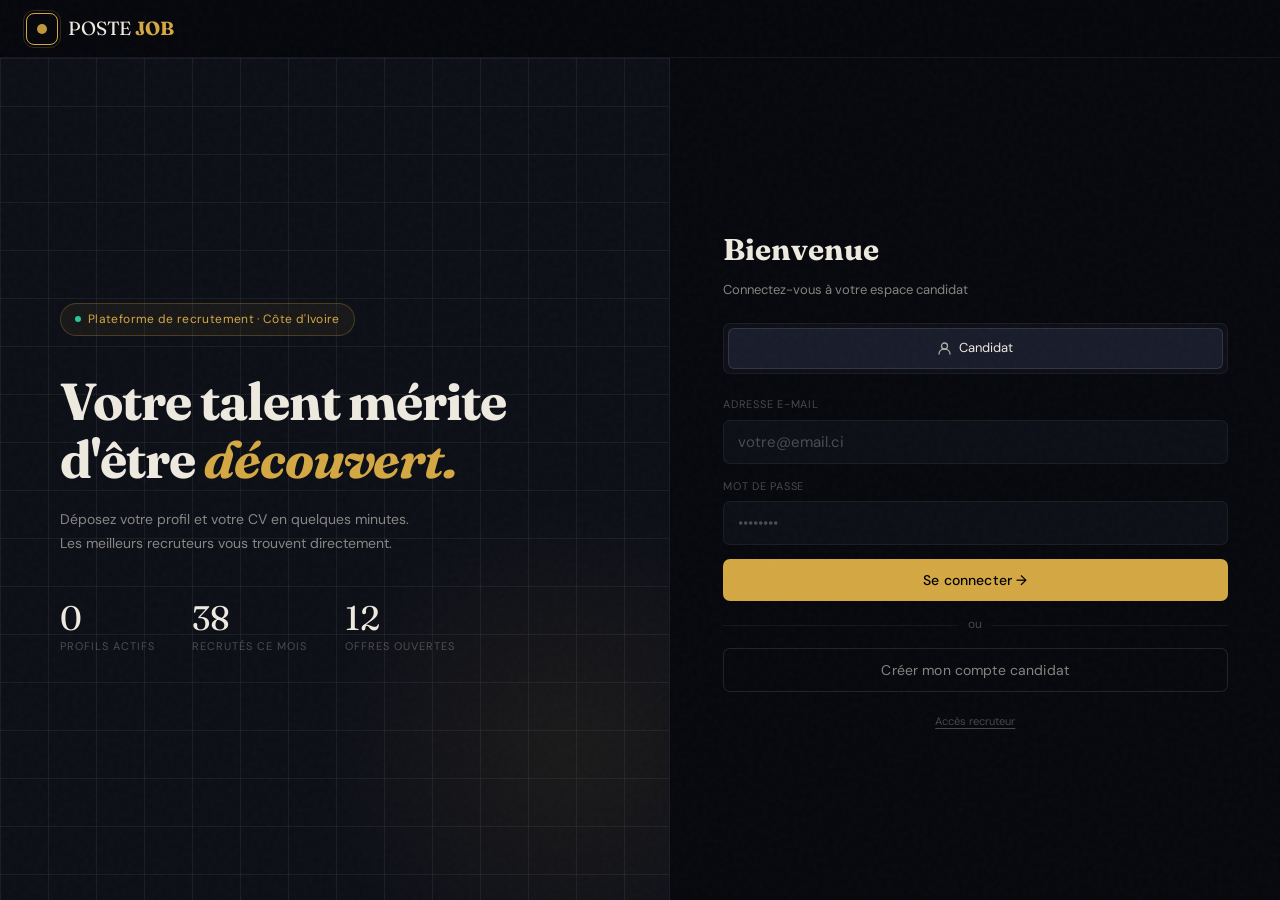
==== commit 3009f09d: "modification'" ====
--- a/index.html
+++ b/index.html
@@ -74,7 +74,6 @@
           <div class="login-panel">
             <h2>Bienvenue</h2>
             <p class="login-sub">Connectez-vous à votre espace candidat</p>
-            <!-- TOGGLE : CANDIDAT UNIQUEMENT -->
             <div class="type-solo">
               <div class="type-solo-item">
                 <svg width="15" height="15" viewBox="0 0 15 15" fill="none">
@@ -300,8 +299,8 @@
               <div class="sec-hd">Formation</div>
               <div class="fgrid">
                 <div class="fld">
-                  <label>Niveau d'études</label
-                  ><select id="f-niveau">
+                  <label>Niveau d'études</label>
+                  <select id="f-niveau">
                     <option value="">Sélectionner...</option>
                     <option>Bac +5 / Master</option>
                     <option>Bac +3 / Licence</option>
@@ -357,8 +356,6 @@
           <div id="step3" style="display: none">
             <div class="fcard">
               <div class="sec-hd">Documents à soumettre</div>
-
-              <!-- INPUT FILE CACHÉ - CV -->
               <input
                 type="file"
                 id="cv-file-input"
@@ -397,8 +394,6 @@
                   PDF ou Word — maximum 5 Mo
                 </div>
               </div>
-
-              <!-- INPUT FILE CACHÉ - LETTRE -->
               <input
                 type="file"
                 id="lm-file-input"
@@ -464,7 +459,7 @@
             </div>
           </div>
 
-          <!-- SUCCESS — bouton retour seulement, PAS de lien vers le tableau admin -->
+          <!-- SUCCESS -->
           <div id="step-success" style="display: none">
             <div class="success-wrap">
               <div class="succ-ico">
@@ -597,7 +592,6 @@
                   <div class="dl-arr">↓</div>
                 </div>
               </div>
-              <!-- PAS DE BOUTON VERS LE TABLEAU ADMIN -->
               <div class="succ-footer">
                 <button class="btn-back" onclick="goBackFromSuccess()">
                   ← Modifier mon dossier
@@ -615,8 +609,8 @@
           <h3>Accès recruteur</h3>
           <p class="modal-sub">Réservé aux recruteurs autorisés</p>
           <div class="form-fld">
-            <label>Email</label
-            ><input
+            <label>Email</label>
+            <input
               type="email"
               id="adm-email"
               placeholder="recruteur@talentci.ci"
@@ -624,8 +618,8 @@
             />
           </div>
           <div class="form-fld">
-            <label>Mot de passe</label
-            ><input
+            <label>Mot de passe</label>
+            <input
               type="password"
               id="adm-pass"
               placeholder="••••••••"
@@ -634,6 +628,35 @@
           </div>
           <button class="btn-primary" onclick="doLoginAdmin()">
             Accéder au tableau de bord →
+          </button>
+        </div>
+      </div>
+
+      <!-- ════ MODAL INSCRIPTION CANDIDAT ════ -->
+      <!-- CORRECTION : ce modal est maintenant au bon niveau, dans .app mais EN DEHORS de screen-admin -->
+      <div class="modal-overlay" id="register-modal">
+        <div class="modal-box">
+          <button class="modal-close" onclick="closeRegisterModal()">×</button>
+          <h3>Créer mon compte</h3>
+          <p class="modal-sub">Rejoignez la plateforme TalentCI</p>
+          <div class="form-fld">
+            <label>Prénom *</label>
+            <input type="text" id="reg-prenom" placeholder="Konan" />
+          </div>
+          <div class="form-fld">
+            <label>Nom *</label>
+            <input type="text" id="reg-nom" placeholder="Didier" />
+          </div>
+          <div class="form-fld">
+            <label>Email *</label>
+            <input type="email" id="reg-email" placeholder="votre@email.ci" />
+          </div>
+          <div class="form-fld">
+            <label>Mot de passe *</label>
+            <input type="password" id="reg-pass" placeholder="••••••••" />
+          </div>
+          <button class="btn-primary" onclick="doRegister()">
+            Créer mon compte →
           </button>
         </div>
       </div>
--- a/index.css
+++ b/index.css
@@ -376,6 +376,8 @@
   background-position: right 12px center;
   padding-right: 32px;
 }
+
+/* BUTTONS */
 .btn-primary {
   width: 100%;
   padding: 12px;
@@ -393,6 +395,28 @@
   background: var(--amber2);
   transform: translateY(-1px);
 }
+
+/* ════ BOUTON GHOST — CORRECTION AJOUTÉE ════ */
+.btn-ghost {
+  width: 100%;
+  padding: 12px;
+  background: transparent;
+  border: 1px solid var(--line2);
+  border-radius: var(--r-sm);
+  color: var(--text2);
+  font-size: 14px;
+  font-weight: 400;
+  cursor: pointer;
+  transition: 0.2s;
+  letter-spacing: 0.01em;
+}
+.btn-ghost:hover {
+  background: var(--bg2);
+  border-color: var(--line3);
+  color: var(--text);
+  transform: translateY(-1px);
+}
+
 .admin-access-link {
   text-align: center;
   margin-top: 16px;
@@ -408,7 +432,7 @@
   color: var(--text2);
 }
 
-/* MODAL ADMIN LOGIN */
+/* MODAL */
 .modal-overlay {
   display: none;
   position: fixed;
@@ -840,9 +864,6 @@
   background: rgba(37, 200, 152, 0.04);
   border-style: solid;
 }
-.cv-zone + .lm-zone {
-  margin-top: 10px;
-}
 .lm-zone {
   border: 1.5px dashed var(--line);
   border-radius: var(--r);
@@ -970,7 +991,7 @@
   transform: translateY(-1px);
 }
 
-/* SUCCESS — pas de bouton vers tableau admin */
+/* SUCCESS */
 .success-wrap {
   max-width: 520px;
   margin: 0 auto;
@@ -1022,7 +1043,6 @@
   line-height: 1.75;
   margin-bottom: 2rem;
 }
-/* GRILLE DE TÉLÉCHARGEMENTS */
 .dl-grid {
   display: grid;
   grid-template-columns: 1fr 1fr;
@@ -1073,7 +1093,6 @@
   color: var(--amber);
   opacity: 0.7;
 }
-/* bouton retour seulement — plus de bouton vers admin */
 .succ-footer {
   display: flex;
   justify-content: center;
@@ -1392,24 +1411,6 @@
   border: 1px solid rgba(212, 168, 67, 0.3);
   color: var(--amber);
 }
-.stpill {
-  padding: 3px 9px;
-  border-radius: 30px;
-  font-size: 11px;
-  font-weight: 500;
-}
-.st-n {
-  background: rgba(76, 163, 232, 0.1);
-  color: #7fc0f8;
-}
-.st-r {
-  background: rgba(239, 159, 39, 0.1);
-  color: #ef9f27;
-}
-.st-a {
-  background: rgba(99, 153, 34, 0.15);
-  color: #97c459;
-}
 .score-row {
   display: flex;
   align-items: center;
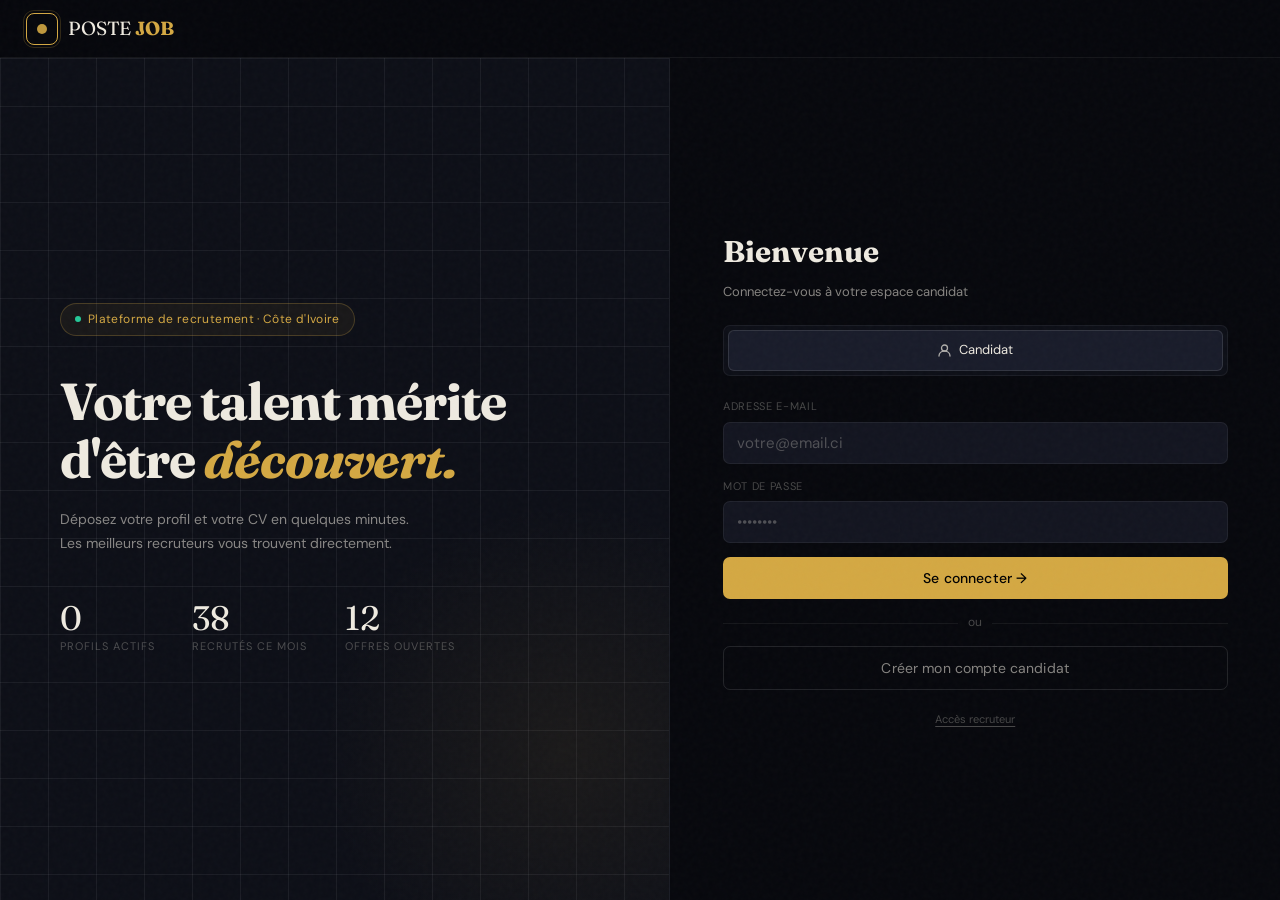
==== commit 467fd0af: "modification" ====
--- a/index.html
+++ b/index.html
@@ -5,647 +5,188 @@
     <meta name="viewport" content="width=device-width, initial-scale=1.0" />
     <title>POSTEJOB — Recrutement Côte d'Ivoire</title>
     <link rel="preconnect" href="https://fonts.googleapis.com" />
-    <link rel="stylesheet" href="index.css" />
+    <link rel="stylesheet" href="assets/CSS/style.css" />
+    <link rel="stylesheet" href="assets/CSS/index.css" />
     <link
       href="https://fonts.googleapis.com/css2?family=Fraunces:ital,opsz,wght@0,9..144,300;0,9..144,600;0,9..144,700;1,9..144,400&family=DM+Sans:ital,opsz,wght@0,9..40,300;0,9..40,400;0,9..40,500;1,9..40,300&display=swap"
       rel="stylesheet"
     />
+    <style>
+      /* ── Modal plein écran multi-étapes ── */
+      .modal-overlay { position: fixed; inset: 0; background: rgba(0,0,0,0.72); backdrop-filter: blur(4px); display: flex; align-items: center; justify-content: center; z-index: 100; opacity: 0; pointer-events: none; transition: opacity 0.25s; }
+      .modal-overlay.open { opacity: 1; pointer-events: all; }
+      .modal-box { background: var(--bg); border: 1px solid var(--line); border-radius: var(--r); padding: 2.5rem; width: 100%; max-width: 520px; max-height: 90vh; overflow-y: auto; position: relative; }
+      .modal-close { position: absolute; top: 1rem; right: 1rem; background: none; border: none; color: var(--text3); font-size: 22px; cursor: pointer; line-height: 1; padding: 4px 8px; }
+      .modal-close:hover { color: var(--text); }
+      .modal-box h3 { font-family: "Fraunces", serif; font-size: 24px; color: var(--text); margin-bottom: 4px; }
+      .modal-sub { font-size: 13px; color: var(--text2); margin-bottom: 1.5rem; }
+      .form-fld { margin-bottom: 14px; }
+      .form-fld label { display: block; font-size: 11px; color: var(--text3); text-transform: uppercase; letter-spacing: 0.06em; margin-bottom: 6px; }
+      .form-fld input, .form-fld select, .form-fld textarea { width: 100%; padding: 10px 13px; background: var(--bg3); border: 1px solid var(--line); border-radius: var(--r-sm); color: var(--text); outline: none; transition: 0.2s; appearance: none; box-sizing: border-box; }
+      .form-fld input:focus, .form-fld select:focus, .form-fld textarea:focus { border-color: rgba(212,168,67,0.4); }
+      .form-fld input::placeholder, .form-fld textarea::placeholder { color: var(--text3); }
+      .form-fld textarea { resize: vertical; min-height: 72px; line-height: 1.65; }
+      .form-fld select { background-image: url("data:image/svg+xml,%3Csvg xmlns='http://www.w3.org/2000/svg' width='10' height='6'%3E%3Cpath d='M1 1l4 4 4-4' stroke='rgba(238,234,224,0.28)' stroke-width='1.5' fill='none' stroke-linecap='round'/%3E%3C/svg%3E"); background-repeat: no-repeat; background-position: right 12px center; padding-right: 30px; }
+      .fgrid2 { display: grid; grid-template-columns: 1fr 1fr; gap: 10px; }
+
+      /* Progress dots */
+      .reg-progress { display: flex; align-items: center; gap: 0; margin-bottom: 2rem; }
+      .reg-dot { width: 28px; height: 28px; border-radius: 50%; border: 1.5px solid var(--line2); background: var(--bg2); display: grid; place-items: center; font-size: 11px; font-weight: 500; color: var(--text3); flex-shrink: 0; transition: 0.3s; }
+      .reg-dot-act { border-color: var(--amber); color: var(--amber); }
+      .reg-dot-done { background: var(--jade); border-color: var(--jade); color: #fff; }
+      .reg-conn { flex: 1; height: 1px; background: var(--line); transition: 0.3s; }
+      .reg-lbl { font-size: 11px; color: var(--text3); margin-left: 7px; }
+      .reg-lbl.act { color: var(--text); }
+      .reg-steps-labels { display: flex; justify-content: space-between; font-size: 11px; color: var(--text3); margin-top: 6px; margin-bottom: 1.5rem; }
+
+      /* Slider inside modal */
+      .reg-exp-box { background: var(--bg3); border: 1px solid var(--line); border-radius: var(--r-sm); padding: 1.25rem; margin-bottom: 14px; position: relative; overflow: hidden; }
+      .reg-exp-box::before { content: ""; position: absolute; top: 0; left: 0; right: 0; height: 2px; background: linear-gradient(90deg, var(--jade), var(--amber)); }
+      .reg-exp-top { display: flex; justify-content: space-between; align-items: center; margin-bottom: 1rem; }
+      .reg-exp-big { font-family: "Fraunces", serif; font-size: 36px; color: var(--amber); line-height: 1; }
+      .reg-exp-unit { font-size: 11px; color: var(--text3); margin-top: 2px; text-align: right; }
+      .reg-slider-wrap { position: relative; margin-bottom: 0.5rem; }
+      .reg-slider-wrap input[type="range"] { -webkit-appearance: none; width: 100%; height: 4px; background: var(--bg4); border-radius: 2px; outline: none; cursor: pointer; }
+      .reg-slider-wrap input[type="range"]::-webkit-slider-thumb { -webkit-appearance: none; width: 20px; height: 20px; border-radius: 50%; background: var(--amber); border: 3px solid var(--bg); box-shadow: 0 0 0 2px var(--amber); cursor: pointer; }
+      #reg-track-fill { position: absolute; left: 0; top: 50%; transform: translateY(-50%); height: 4px; background: linear-gradient(90deg, var(--jade), var(--amber)); border-radius: 2px; pointer-events: none; transition: width 0.12s; }
+
+      /* Chips inside modal */
+      .reg-skills-box { background: var(--bg3); border: 1px solid var(--line); border-radius: var(--r-sm); padding: 8px; display: flex; flex-wrap: wrap; gap: 5px; min-height: 42px; cursor: text; transition: 0.2s; margin-bottom: 6px; }
+      .reg-skills-box:focus-within { border-color: rgba(212,168,67,0.35); }
+      .chip { display: inline-flex; align-items: center; gap: 5px; padding: 3px 9px; background: rgba(212,168,67,0.1); border: 1px solid rgba(212,168,67,0.22); border-radius: 30px; font-size: 12px; color: var(--amber); }
+      .chip span { background: none; border: none; color: rgba(212,168,67,0.5); cursor: pointer; font-size: 15px; line-height: 1; }
+      .chip span:hover { color: var(--amber); }
+      .chip-inp { background: transparent; border: none; outline: none; color: var(--text); font-size: 13px; min-width: 90px; flex: 1; padding: 2px 4px; }
+      .chip-inp::placeholder { color: var(--text3); }
+
+      /* Actions modal */
+      .modal-actions { display: flex; justify-content: space-between; align-items: center; margin-top: 1.5rem; gap: 10px; }
+      .modal-actions .btn-back { flex-shrink: 0; }
+      .modal-actions .btn-next, .modal-actions .btn-submit { flex: 1; }
+    </style>
   </head>
   <body>
     <div class="app">
-      <!-- NAVBAR -->
       <nav class="navbar">
-        <div class="logo" onclick="showScreen('login')">
+        <div class="logo">
           <div class="logo-icon"></div>
           <span class="logo-text">POSTE <b>JOB</b></span>
         </div>
-        <div class="nav-r">
-          <div class="uinfo" id="uinfo">
-            <div class="uav" id="uav">KD</div>
-            <span class="unm" id="unm">Konan Didier</span>
-          </div>
-          <button
-            class="btn-xs"
-            id="btn-logout"
-            style="display: none"
-            onclick="logout()"
-          >
-            Déconnexion
-          </button>
-        </div>
+        <div class="nav-r"></div>
       </nav>
 
-      <!-- ════ LOGIN ════ -->
-      <div class="screen act" id="screen-login">
-        <div class="login-wrap">
-          <div class="login-hero">
-            <div class="hero-bg">
-              <div class="hero-bg-grid"></div>
-              <div class="hero-orb"></div>
-            </div>
-            <div class="hero-c">
-              <div class="hero-badge">
-                <span class="badge-dot"></span>Plateforme de recrutement · Côte
-                d'Ivoire
-              </div>
-              <h1 class="hero-h1">
-                Votre talent mérite<br />d'être <em>découvert.</em>
-              </h1>
-              <p class="hero-p">
-                Déposez votre profil et votre CV en quelques minutes. Les
-                meilleurs recruteurs vous trouvent directement.
-              </p>
-              <div class="stats-row">
-                <div>
-                  <div class="stat-num" id="stat-total">0</div>
-                  <div class="stat-lbl">Profils actifs</div>
-                </div>
-                <div>
-                  <div class="stat-num">38</div>
-                  <div class="stat-lbl">Recrutés ce mois</div>
-                </div>
-                <div>
-                  <div class="stat-num">12</div>
-                  <div class="stat-lbl">Offres ouvertes</div>
-                </div>
-              </div>
-            </div>
-          </div>
-          <div class="login-panel">
-            <h2>Bienvenue</h2>
-            <p class="login-sub">Connectez-vous à votre espace candidat</p>
-            <div class="type-solo">
-              <div class="type-solo-item">
-                <svg width="15" height="15" viewBox="0 0 15 15" fill="none">
-                  <circle
-                    cx="7.5"
-                    cy="5"
-                    r="3"
-                    stroke="currentColor"
-                    stroke-width="1.3"
-                  />
-                  <path
-                    d="M2 13c0-3 2.5-5 5.5-5s5.5 2 5.5 5"
-                    stroke="currentColor"
-                    stroke-width="1.3"
-                    stroke-linecap="round"
-                  />
-                </svg>
-                Candidat
-              </div>
-            </div>
+      <div class="login-wrap">
+        <div class="login-hero">
+          <div class="hero-bg">
+            <div class="hero-bg-grid"></div>
+            <div class="hero-orb"></div>
+          </div>
+          <div class="hero-c">
+            <div class="hero-badge">
+              <span class="badge-dot"></span>Plateforme de recrutement · Côte d'Ivoire
+            </div>
+            <h1 class="hero-h1">Votre talent mérite<br />d'être <em>découvert.</em></h1>
+            <p class="hero-p">Déposez votre profil et votre CV en quelques minutes. Les meilleurs recruteurs vous trouvent directement.</p>
+            <div class="stats-row">
+              <div>
+                <div class="stat-num" id="stat-total">0</div>
+                <div class="stat-lbl">Profils actifs</div>
+              </div>
+              <div>
+                <div class="stat-num">38</div>
+                <div class="stat-lbl">Recrutés ce mois</div>
+              </div>
+              <div>
+                <div class="stat-num">12</div>
+                <div class="stat-lbl">Offres ouvertes</div>
+              </div>
+            </div>
+          </div>
+        </div>
+
+        <div class="login-panel">
+          <h2>Bienvenue</h2>
+          <p class="login-sub">Connectez-vous à votre espace candidat</p>
+          <div class="type-solo">
+            <div class="type-solo-item">
+              <svg width="15" height="15" viewBox="0 0 15 15" fill="none">
+                <circle cx="7.5" cy="5" r="3" stroke="currentColor" stroke-width="1.3"/>
+                <path d="M2 13c0-3 2.5-5 5.5-5s5.5 2 5.5 5" stroke="currentColor" stroke-width="1.3" stroke-linecap="round"/>
+              </svg>
+              Candidat
+            </div>
+          </div>
+          <div class="form-fld">
+            <label>Adresse e-mail</label>
+            <input type="email" id="l-email" placeholder="votre@email.ci" />
+          </div>
+          <div class="form-fld">
+            <label>Mot de passe</label>
+            <input type="password" id="l-pass" placeholder="••••••••" />
+          </div>
+          <button class="btn-primary" onclick="doLoginCand()">Se connecter →</button>
+          <div style="text-align:center;margin:14px 0;font-size:12px;color:var(--text3);position:relative;">
+            <span style="background:var(--bg);padding:0 10px;position:relative;z-index:1;">ou</span>
+            <div style="position:absolute;top:50%;left:0;right:0;height:1px;background:var(--line);"></div>
+          </div>
+          <button class="btn-ghost" onclick="openRegisterModal()">Créer mon compte candidat</button>
+          <div class="admin-access-link">
+            <a onclick="openAdminModal()">Accès recruteur</a>
+          </div>
+        </div>
+      </div>
+    </div>
+
+    <!-- Modal Admin -->
+    <div class="modal-overlay" id="admin-modal">
+      <div class="modal-box">
+        <button class="modal-close" onclick="closeAdminModal()">×</button>
+        <h3>Accès recruteur</h3>
+        <p class="modal-sub">Réservé aux recruteurs autorisés</p>
+        <div class="form-fld">
+          <label>Email</label>
+          <input type="email" id="adm-email" placeholder="recruteur@talentci.ci" value="admin@talentci.ci"/>
+        </div>
+        <div class="form-fld">
+          <label>Mot de passe</label>
+          <input type="password" id="adm-pass" placeholder="••••••••" value="••••••••"/>
+        </div>
+        <button class="btn-primary" onclick="doLoginAdmin()">Accéder au tableau de bord →</button>
+      </div>
+    </div>
+
+    <!-- Modal Inscription multi-étapes -->
+    <div class="modal-overlay" id="register-modal">
+      <div class="modal-box">
+        <button class="modal-close" onclick="closeRegisterModal()">×</button>
+        <h3>Créer mon compte</h3>
+        <p class="modal-sub">Complétez votre profil en une seule fois</p>
+
+        <!-- Progress -->
+        <div class="reg-progress">
+          <div class="reg-dot reg-dot-act" id="reg-dot-1">1</div>
+          <div class="reg-conn"></div>
+          <div class="reg-dot" id="reg-dot-2">2</div>
+          <div class="reg-conn"></div>
+          <div class="reg-dot" id="reg-dot-3">3</div>
+        </div>
+        <div class="reg-steps-labels">
+          <span>Compte</span>
+          <span style="text-align:center">Expérience</span>
+          <span style="text-align:right">Compétences</span>
+        </div>
+
+        <!-- Étape 1 : Compte + Infos personnelles -->
+        <div id="reg-step-1">
+          <div class="fgrid2">
             <div class="form-fld">
-              <label>Adresse e-mail</label>
-              <input type="email" id="l-email" placeholder="votre@email.ci" />
+              <label>Prénom *</label>
+              <input type="text" id="reg-prenom" placeholder="Konan" />
             </div>
             <div class="form-fld">
-              <label>Mot de passe</label>
-              <input type="password" id="l-pass" placeholder="••••••••" />
-            </div>
-            <button class="btn-primary" onclick="doLoginCand()">
-              Se connecter →
-            </button>
-            <div
-              style="
-                text-align: center;
-                margin: 14px 0;
-                font-size: 12px;
-                color: var(--text3);
-                position: relative;
-              "
-            >
-              <span
-                style="
-                  background: var(--bg);
-                  padding: 0 10px;
-                  position: relative;
-                  z-index: 1;
-                "
-                >ou</span
-              >
-              <div
-                style="
-                  position: absolute;
-                  top: 50%;
-                  left: 0;
-                  right: 0;
-                  height: 1px;
-                  background: var(--line);
-                "
-              ></div>
-            </div>
-            <button class="btn-ghost" onclick="openRegisterModal()">
-              Créer mon compte candidat
-            </button>
-            <div class="admin-access-link">
-              <a onclick="openAdminModal()">Accès recruteur</a>
-            </div>
-          </div>
-        </div>
-      </div>
-
-      <!-- ════ CANDIDAT FORM ════ -->
-      <div class="screen" id="screen-candidat">
-        <div class="page-wrap">
-          <button class="btn-back-top" onclick="showScreen('login')">
-            <svg width="14" height="14" viewBox="0 0 14 14" fill="none">
-              <path
-                d="M9 2L4 7l5 5"
-                stroke="currentColor"
-                stroke-width="1.5"
-                stroke-linecap="round"
-                stroke-linejoin="round"
-              />
-            </svg>
-            Retour à l'accueil
-          </button>
-          <h1 class="page-h">Mon profil candidat</h1>
-          <p class="page-sub">
-            Complétez vos informations pour apparaître dans les recherches des
-            recruteurs
-          </p>
-
-          <div class="steps-bar" id="steps-bar">
-            <div class="s-item">
-              <div class="s-num s-act" id="sn1">1</div>
-              <div class="s-lbl s-act" id="sl1">Informations</div>
-            </div>
-            <div class="s-conn" id="sc1"></div>
-            <div class="s-item">
-              <div class="s-num" id="sn2">2</div>
-              <div class="s-lbl" id="sl2">Expérience</div>
-            </div>
-            <div class="s-conn" id="sc2"></div>
-            <div class="s-item">
-              <div class="s-num" id="sn3">3</div>
-              <div class="s-lbl" id="sl3">Documents</div>
-            </div>
-          </div>
-
-          <!-- STEP 1 -->
-          <div id="step1">
-            <div class="fcard">
-              <div class="sec-hd">Informations personnelles</div>
-              <div class="fgrid">
-                <div class="fld">
-                  <label>Prénom</label
-                  ><input id="f-prenom" placeholder="Konan" />
-                </div>
-                <div class="fld">
-                  <label>Nom</label><input id="f-nom" placeholder="Didier" />
-                </div>
-                <div class="fld">
-                  <label>Téléphone</label
-                  ><input id="f-tel" placeholder="+225 07 00 00 00" />
-                </div>
-                <div class="fld">
-                  <label>Ville</label
-                  ><input id="f-ville" placeholder="Abidjan" />
-                </div>
-                <div class="fld span2">
-                  <label>Poste souhaité</label
-                  ><input
-                    id="f-poste"
-                    placeholder="ex: Développeur Full-Stack, Designer UX..."
-                  />
-                </div>
-                <div class="fld span2">
-                  <label>Présentation courte</label
-                  ><textarea
-                    id="f-bio"
-                    placeholder="Parlez de vous en quelques lignes..."
-                  ></textarea>
-                </div>
-              </div>
-            </div>
-            <div class="f-actions">
-              <button class="btn-back" onclick="showScreen('login')">
-                ← Retour
-              </button>
-              <button class="btn-next" onclick="goStep(2)">
-                Expérience & compétences
-                <svg width="14" height="14" viewBox="0 0 14 14" fill="none">
-                  <path
-                    d="M3 7h8M8 4l3 3-3 3"
-                    stroke="currentColor"
-                    stroke-width="1.5"
-                    stroke-linecap="round"
-                    stroke-linejoin="round"
-                  />
-                </svg>
-              </button>
-            </div>
-          </div>
-
-          <!-- STEP 2 -->
-          <div id="step2" style="display: none">
-            <div class="fcard">
-              <div class="sec-hd">Années d'expérience</div>
-              <div class="exp-box">
-                <div class="exp-top">
-                  <div>
-                    <div
-                      style="
-                        font-size: 14px;
-                        font-weight: 500;
-                        color: var(--text);
-                        margin-bottom: 2px;
-                      "
-                    >
-                      Combien d'années d'expérience ?
-                    </div>
-                    <div style="font-size: 12px; color: var(--text3)">
-                      Glissez le curseur — 0 à 20 ans
-                    </div>
-                  </div>
-                  <div style="text-align: right">
-                    <div class="exp-big" id="exp-num">0</div>
-                    <div class="exp-unit" id="exp-unit">an d'expérience</div>
-                  </div>
-                </div>
-                <div class="slider-wrap">
-                  <div id="track-fill" style="width: 0%"></div>
-                  <input
-                    type="range"
-                    min="0"
-                    max="20"
-                    step="1"
-                    value="0"
-                    id="exp-slider"
-                    oninput="updateSlider(this.value)"
-                  />
-                </div>
-                <div class="exp-lvls">
-                  <div class="e-lvl lj" id="lj">
-                    <div class="lvl-r">0 – 2 ans</div>
-                    <div class="lvl-n">Junior</div>
-                  </div>
-                  <div class="e-lvl" id="lm">
-                    <div class="lvl-r">3 – 5 ans</div>
-                    <div class="lvl-n">Intermédiaire</div>
-                  </div>
-                  <div class="e-lvl" id="ls">
-                    <div class="lvl-r">6 – 10 ans</div>
-                    <div class="lvl-n">Senior</div>
-                  </div>
-                  <div class="e-lvl" id="le">
-                    <div class="lvl-r">10+ ans</div>
-                    <div class="lvl-n">Expert</div>
-                  </div>
-                </div>
-              </div>
-            </div>
-            <div class="fcard">
-              <div class="sec-hd">Formation</div>
-              <div class="fgrid">
-                <div class="fld">
-                  <label>Niveau d'études</label>
-                  <select id="f-niveau">
-                    <option value="">Sélectionner...</option>
-                    <option>Bac +5 / Master</option>
-                    <option>Bac +3 / Licence</option>
-                    <option>Bac +2 / BTS</option>
-                    <option>Doctorat / PhD</option>
-                    <option>Autre</option>
-                  </select>
-                </div>
-                <div class="fld">
-                  <label>Dernière entreprise</label
-                  ><input id="f-entreprise" placeholder="ex: Orange CI" />
-                </div>
-              </div>
-            </div>
-            <div class="fcard">
-              <div class="sec-hd">Compétences</div>
-              <div
-                class="skills-box"
-                id="skills-box"
-                onclick="document.getElementById('chip-inp').focus()"
-              >
-                <input
-                  id="chip-inp"
-                  class="chip-inp"
-                  placeholder="Taper une compétence + Entrée..."
-                  onkeydown="addChip(event)"
-                />
-              </div>
-              <div
-                style="font-size: 11px; color: var(--text3); margin-top: 6px"
-              >
-                Appuyez sur Entrée pour ajouter une compétence
-              </div>
-            </div>
-            <div class="f-actions">
-              <button class="btn-back" onclick="goStep(1)">← Retour</button>
-              <button class="btn-next" onclick="goStep(3)">
-                Documents & soumission
-                <svg width="14" height="14" viewBox="0 0 14 14" fill="none">
-                  <path
-                    d="M3 7h8M8 4l3 3-3 3"
-                    stroke="currentColor"
-                    stroke-width="1.5"
-                    stroke-linecap="round"
-                    stroke-linejoin="round"
-                  />
-                </svg>
-              </button>
-            </div>
-          </div>
-
-          <!-- STEP 3 -->
-          <div id="step3" style="display: none">
-            <div class="fcard">
-              <div class="sec-hd">Documents à soumettre</div>
-              <input
-                type="file"
-                id="cv-file-input"
-                accept=".pdf,.doc,.docx"
-                style="display: none"
-                onchange="handleFileSelect('cv', this)"
-              />
-              <div
-                class="cv-zone"
-                id="cv-zone"
-                onclick="document.getElementById('cv-file-input').click()"
-              >
-                <div class="cv-ico" id="cv-ico">
-                  <svg width="22" height="22" viewBox="0 0 22 22" fill="none">
-                    <rect
-                      x="4"
-                      y="2"
-                      width="14"
-                      height="18"
-                      rx="2"
-                      stroke="rgba(238,234,224,0.3)"
-                      stroke-width="1.5"
-                    />
-                    <path
-                      d="M8 8h6M8 11h6M8 14h4"
-                      stroke="rgba(238,234,224,0.3)"
-                      stroke-width="1.5"
-                      stroke-linecap="round"
-                    />
-                  </svg>
-                </div>
-                <div class="cv-lbl" id="cv-lbl">
-                  Cliquez pour sélectionner votre CV
-                </div>
-                <div class="cv-hint" id="cv-hint">
-                  PDF ou Word — maximum 5 Mo
-                </div>
-              </div>
-              <input
-                type="file"
-                id="lm-file-input"
-                accept=".pdf,.doc,.docx"
-                style="display: none"
-                onchange="handleFileSelect('lm', this)"
-              />
-              <div
-                class="lm-zone"
-                id="lm-zone"
-                onclick="document.getElementById('lm-file-input').click()"
-                style="margin-top: 10px"
-              >
-                <div class="lm-ico" id="lm-ico">
-                  <svg width="18" height="18" viewBox="0 0 18 18" fill="none">
-                    <rect
-                      x="2"
-                      y="4"
-                      width="14"
-                      height="11"
-                      rx="2"
-                      stroke="rgba(238,234,224,0.3)"
-                      stroke-width="1.3"
-                    />
-                    <path
-                      d="M2 6.5l7 4.5 7-4.5"
-                      stroke="rgba(238,234,224,0.3)"
-                      stroke-width="1.3"
-                      stroke-linejoin="round"
-                    />
-                  </svg>
-                </div>
-                <div class="lm-lbl" id="lm-lbl">
-                  Lettre de motivation
-                  <span
-                    style="
-                      font-size: 11px;
-                      font-weight: 300;
-                      color: var(--text3);
-                    "
-                    >(optionnel)</span
-                  >
-                </div>
-                <div class="lm-hint" id="lm-hint">
-                  PDF ou Word — maximum 5 Mo
-                </div>
-              </div>
-            </div>
-            <div class="f-actions">
-              <button class="btn-back" onclick="goStep(2)">← Retour</button>
-              <button class="btn-submit" onclick="submitProfile()">
-                Soumettre mon profil
-                <svg width="14" height="14" viewBox="0 0 14 14" fill="none">
-                  <path
-                    d="M2 7l4 4 6-6"
-                    stroke="currentColor"
-                    stroke-width="1.5"
-                    stroke-linecap="round"
-                    stroke-linejoin="round"
-                  />
-                </svg>
-              </button>
-            </div>
-          </div>
-
-          <!-- SUCCESS -->
-          <div id="step-success" style="display: none">
-            <div class="success-wrap">
-              <div class="succ-ico">
-                <svg width="28" height="28" viewBox="0 0 28 28" fill="none">
-                  <path
-                    d="M6 14.5l6 6 11-12"
-                    stroke="#25c898"
-                    stroke-width="2.5"
-                    stroke-linecap="round"
-                    stroke-linejoin="round"
-                  />
-                </svg>
-              </div>
-              <h2 class="succ-h">Profil soumis !</h2>
-              <div class="succ-pill" id="succ-pill">✦ 0 an · Junior</div>
-              <p class="succ-p">
-                Votre dossier a bien été transmis. Téléchargez vos documents
-                ci-dessous pour en garder une copie personnelle.
-              </p>
-              <div class="dl-grid">
-                <div class="dl-card" onclick="downloadFile('CV_candidat.pdf')">
-                  <div class="dl-ico">
-                    <svg width="16" height="16" viewBox="0 0 16 16" fill="none">
-                      <rect
-                        x="3"
-                        y="1"
-                        width="10"
-                        height="14"
-                        rx="1.5"
-                        stroke="rgba(238,234,224,0.35)"
-                        stroke-width="1.2"
-                      />
-                      <path
-                        d="M5 6h6M5 9h6M5 12h3"
-                        stroke="rgba(238,234,224,0.35)"
-                        stroke-width="1.2"
-                        stroke-linecap="round"
-                      />
-                    </svg>
-                  </div>
-                  <div class="dl-info">
-                    <div class="dl-name">Mon CV</div>
-                    <div class="dl-file">CV_candidat.pdf</div>
-                  </div>
-                  <div class="dl-arr">↓</div>
-                </div>
-                <div
-                  class="dl-card"
-                  id="dl-lm-card"
-                  style="display: none"
-                  onclick="downloadFile('Lettre_motivation.pdf')"
-                >
-                  <div class="dl-ico">
-                    <svg width="16" height="16" viewBox="0 0 16 16" fill="none">
-                      <rect
-                        x="1"
-                        y="4"
-                        width="14"
-                        height="9"
-                        rx="1.5"
-                        stroke="rgba(238,234,224,0.35)"
-                        stroke-width="1.2"
-                      />
-                      <path
-                        d="M1 6l7 4 7-4"
-                        stroke="rgba(238,234,224,0.35)"
-                        stroke-width="1.2"
-                        stroke-linejoin="round"
-                      />
-                    </svg>
-                  </div>
-                  <div class="dl-info">
-                    <div class="dl-name">Lettre de motivation</div>
-                    <div class="dl-file">Lettre_motivation.pdf</div>
-                  </div>
-                  <div class="dl-arr">↓</div>
-                </div>
-                <div
-                  class="dl-card"
-                  onclick="downloadFile('Confirmation_depot.pdf')"
-                >
-                  <div class="dl-ico">
-                    <svg width="16" height="16" viewBox="0 0 16 16" fill="none">
-                      <circle
-                        cx="8"
-                        cy="8"
-                        r="6"
-                        stroke="#25c898"
-                        stroke-width="1.2"
-                      />
-                      <path
-                        d="M5 8l2 2 4-4"
-                        stroke="#25c898"
-                        stroke-width="1.2"
-                        stroke-linecap="round"
-                        stroke-linejoin="round"
-                      />
-                    </svg>
-                  </div>
-                  <div class="dl-info">
-                    <div class="dl-name">Confirmation de dépôt</div>
-                    <div class="dl-file">Confirmation_depot.pdf</div>
-                  </div>
-                  <div class="dl-arr">↓</div>
-                </div>
-                <div class="dl-card" onclick="downloadProfileTxt()">
-                  <div class="dl-ico">
-                    <svg width="16" height="16" viewBox="0 0 16 16" fill="none">
-                      <rect
-                        x="1.5"
-                        y="1.5"
-                        width="13"
-                        height="13"
-                        rx="1.5"
-                        stroke="rgba(212,168,67,0.6)"
-                        stroke-width="1.2"
-                      />
-                      <path
-                        d="M4 6h8M4 9h5"
-                        stroke="rgba(212,168,67,0.6)"
-                        stroke-width="1.2"
-                        stroke-linecap="round"
-                      />
-                    </svg>
-                  </div>
-                  <div class="dl-info">
-                    <div class="dl-name">Ma fiche profil</div>
-                    <div class="dl-file">Profil_TalentCI.txt</div>
-                  </div>
-                  <div class="dl-arr">↓</div>
-                </div>
-              </div>
-              <div class="succ-footer">
-                <button class="btn-back" onclick="goBackFromSuccess()">
-                  ← Modifier mon dossier
-                </button>
-              </div>
-            </div>
-          </div>
-        </div>
-      </div>
-
-      <!-- ════ MODAL LOGIN ADMIN ════ -->
-      <div class="modal-overlay" id="admin-modal">
-        <div class="modal-box">
-          <button class="modal-close" onclick="closeAdminModal()">×</button>
-          <h3>Accès recruteur</h3>
-          <p class="modal-sub">Réservé aux recruteurs autorisés</p>
-          <div class="form-fld">
-            <label>Email</label>
-            <input
-              type="email"
-              id="adm-email"
-              placeholder="recruteur@talentci.ci"
-              value="admin@talentci.ci"
-            />
-          </div>
-          <div class="form-fld">
-            <label>Mot de passe</label>
-            <input
-              type="password"
-              id="adm-pass"
-              placeholder="••••••••"
-              value="••••••••"
-            />
-          </div>
-          <button class="btn-primary" onclick="doLoginAdmin()">
-            Accéder au tableau de bord →
-          </button>
-        </div>
-      </div>
-
-      <!-- ════ MODAL INSCRIPTION CANDIDAT ════ -->
-      <!-- CORRECTION : ce modal est maintenant au bon niveau, dans .app mais EN DEHORS de screen-admin -->
-      <div class="modal-overlay" id="register-modal">
-        <div class="modal-box">
-          <button class="modal-close" onclick="closeRegisterModal()">×</button>
-          <h3>Créer mon compte</h3>
-          <p class="modal-sub">Rejoignez la plateforme TalentCI</p>
-          <div class="form-fld">
-            <label>Prénom *</label>
-            <input type="text" id="reg-prenom" placeholder="Konan" />
-          </div>
-          <div class="form-fld">
-            <label>Nom *</label>
-            <input type="text" id="reg-nom" placeholder="Didier" />
+              <label>Nom *</label>
+              <input type="text" id="reg-nom" placeholder="Didier" />
+            </div>
           </div>
           <div class="form-fld">
             <label>Email *</label>
@@ -655,243 +196,111 @@
             <label>Mot de passe *</label>
             <input type="password" id="reg-pass" placeholder="••••••••" />
           </div>
-          <button class="btn-primary" onclick="doRegister()">
-            Créer mon compte →
-          </button>
-        </div>
-      </div>
-
-      <!-- ════ ADMIN ════ -->
-      <div class="screen" id="screen-admin">
-        <div class="admin-layout">
-          <!-- SIDEBAR -->
-          <div class="admin-sidebar">
-            <div class="sidebar-sec">
-              <div class="sidebar-sec-lbl">Navigation</div>
-              <div
-                class="sbi act"
-                id="sbi-candidats"
-                onclick="adminTab('candidats')"
-              >
-                <span class="sbi-icon">👥</span>Candidatures
-              </div>
-              <div class="sbi" id="sbi-inscrire" onclick="adminTab('inscrire')">
-                <span class="sbi-icon">✏️</span>Inscrire un candidat
-              </div>
-              <div class="sbi" id="sbi-comptes" onclick="adminTab('comptes')">
-                <span class="sbi-icon">🔑</span>Comptes candidats
-              </div>
-            </div>
-            <div class="sidebar-spacer"></div>
-            <div class="sidebar-sec">
-              <div class="sbi" onclick="logout()">
-                <span class="sbi-icon">🚪</span>Déconnexion
-              </div>
-            </div>
-          </div>
-
-          <!-- MAIN -->
-          <div class="admin-main">
-            <!-- TAB CANDIDATURES -->
-            <div id="tab-candidats">
-              <div class="admin-topbar">
-                <div>
-                  <div class="admin-title">Tableau des candidatures</div>
-                  <div class="admin-date" id="admin-date"></div>
-                </div>
-                <button class="export-btn" onclick="exportCSV()">
-                  ⬇ Exporter CSV
-                </button>
-              </div>
-              <div class="metrics">
-                <div class="mc m1">
-                  <div class="mc-lbl">Profils reçus</div>
-                  <div class="mc-val" id="m-total">0</div>
-                </div>
-                <div class="mc m2">
-                  <div class="mc-lbl">Moy. expérience</div>
-                  <div class="mc-val" id="m-avg">—</div>
-                  <div class="mc-sub" id="m-sub"></div>
-                </div>
-                <div class="mc m3">
-                  <div class="mc-lbl">CV déposés</div>
-                  <div class="mc-val" id="m-cv">0</div>
-                </div>
-                <div class="mc m4">
-                  <div class="mc-lbl">Acceptés</div>
-                  <div class="mc-val" id="m-acc">0</div>
-                </div>
-              </div>
-              <div class="fbar">
-                <input
-                  placeholder="Rechercher par nom, poste, ville, compétence..."
-                  id="a-search"
-                  oninput="renderTable()"
-                />
-                <div class="fbar-div"></div>
-                <select id="a-status" onchange="renderTable()">
-                  <option value="">Tous statuts</option>
-                  <option>Nouveau</option>
-                  <option>En review</option>
-                  <option>Accepté</option>
-                </select>
-                <select id="a-exp" onchange="renderTable()">
-                  <option value="">Toute exp.</option>
-                  <option value="j">Junior 0–2</option>
-                  <option value="m">Intermédiaire 3–5</option>
-                  <option value="s">Senior 6–10</option>
-                  <option value="e">Expert 10+</option>
-                </select>
-                <div class="fbar-div"></div>
-                <div class="sort-btns">
-                  <span
-                    style="
-                      font-size: 11px;
-                      color: var(--text3);
-                      padding: 5px 2px;
-                    "
-                    >Tri :</span
-                  >
-                  <button
-                    class="sp act"
-                    id="sp-ed"
-                    onclick="setSort('exp', 'd')"
-                  >
-                    Exp. ↓
-                  </button>
-                  <button class="sp" id="sp-ea" onclick="setSort('exp', 'a')">
-                    Exp. ↑
-                  </button>
-                  <button class="sp" id="sp-n" onclick="setSort('name', 'a')">
-                    A–Z
-                  </button>
-                  <button class="sp" id="sp-d" onclick="setSort('date', 'd')">
-                    Récent
-                  </button>
-                </div>
-                <div class="fbar-div"></div>
-                <div class="res-count" id="a-count">0 profil</div>
-              </div>
-              <div class="table-wrap">
-                <table>
-                  <thead>
-                    <tr>
-                      <th>Candidat</th>
-                      <th>Poste</th>
-                      <th>Expérience</th>
-                      <th>Compétences</th>
-                      <th>Score</th>
-                      <th>Statut</th>
-                      <th>Documents</th>
-                      <th>Fiche</th>
-                    </tr>
-                  </thead>
-                  <tbody id="a-tbody"></tbody>
-                </table>
-              </div>
-            </div>
-
-            <!-- TAB INSCRIRE -->
-            <div id="tab-inscrire" style="display: none">
-              <div class="admin-topbar">
-                <div>
-                  <div class="admin-title">Inscrire un candidat</div>
-                  <div class="admin-date">Créez un compte manuellement</div>
-                </div>
-              </div>
-              <div class="insc-panel">
-                <h3>Nouveau compte candidat</h3>
-                <p class="insc-sub">
-                  Le candidat recevra ses identifiants pour se connecter et
-                  compléter son profil.
-                </p>
-                <div class="reg-grid">
-                  <div class="form-fld">
-                    <label>Prénom *</label
-                    ><input id="r-prenom" placeholder="Konan" />
-                  </div>
-                  <div class="form-fld">
-                    <label>Nom *</label
-                    ><input id="r-nom" placeholder="Didier" />
-                  </div>
-                  <div class="form-fld span2">
-                    <label>Email *</label
-                    ><input
-                      type="email"
-                      id="r-email"
-                      placeholder="candidat@email.ci"
-                    />
-                  </div>
-                  <div class="form-fld">
-                    <label>Téléphone</label
-                    ><input id="r-tel" placeholder="+225 07 00 00 00" />
-                  </div>
-                  <div class="form-fld">
-                    <label>Ville</label
-                    ><input id="r-ville" placeholder="Abidjan" />
-                  </div>
-                  <div class="form-fld span2">
-                    <label>Poste visé</label>
-                    <select id="r-poste">
-                      <option value="">Sélectionner...</option>
-                      <option>Développeur Full-Stack</option>
-                      <option>Designer UX/UI</option>
-                      <option>Data Analyst</option>
-                      <option>Chef de projet</option>
-                      <option>Ingénieur DevOps</option>
-                      <option>Marketing Digital</option>
-                      <option>Architecte logiciel</option>
-                      <option>Comptable</option>
-                      <option>Commercial</option>
-                      <option>Ingénieur réseau</option>
-                      <option>Autre</option>
-                    </select>
-                  </div>
-                  <div class="form-fld">
-                    <label>Niveau d'études</label>
-                    <select id="r-niveau">
-                      <option value="">Sélectionner...</option>
-                      <option>Bac +5 / Master</option>
-                      <option>Bac +3 / Licence</option>
-                      <option>Bac +2 / BTS</option>
-                      <option>Doctorat / PhD</option>
-                      <option>Autre</option>
-                    </select>
-                  </div>
-                  <div class="form-fld">
-                    <label>Mot de passe provisoire</label
-                    ><input
-                      type="text"
-                      id="r-pass"
-                      placeholder="ex: TalentCI2026!"
-                    />
-                  </div>
-                </div>
-                <button class="btn-jade" onclick="creerCompte()">
-                  Créer le compte candidat →
-                </button>
-              </div>
-            </div>
-
-            <!-- TAB COMPTES -->
-            <div id="tab-comptes" style="display: none">
-              <div class="admin-topbar">
-                <div>
-                  <div class="admin-title">Comptes candidats</div>
-                  <div class="admin-date">Gérez les accès à la plateforme</div>
-                </div>
-                <button class="export-btn" onclick="exportComptes()">
-                  ⬇ Exporter la liste
-                </button>
-              </div>
-              <div class="accounts-list" id="accounts-list">
-                <div class="empty-accs">
-                  Aucun compte créé. Utilisez l'onglet "Inscrire un candidat".
-                </div>
-              </div>
-            </div>
-          </div>
-        </div>
+          <div class="fgrid2">
+            <div class="form-fld">
+              <label>Téléphone</label>
+              <input type="text" id="reg-tel" placeholder="+225 07 00 00 00" />
+            </div>
+            <div class="form-fld">
+              <label>Ville</label>
+              <input type="text" id="reg-ville" placeholder="Abidjan" />
+            </div>
+          </div>
+          <div class="form-fld">
+            <label>Poste souhaité</label>
+            <input type="text" id="reg-poste" placeholder="ex: Développeur Full-Stack, Designer UX..." />
+          </div>
+          <div class="form-fld">
+            <label>Présentation courte</label>
+            <textarea id="reg-bio" placeholder="Parlez de vous en quelques lignes..."></textarea>
+          </div>
+          <div class="modal-actions">
+            <button class="btn-next" style="width:100%" onclick="regNext()">
+              Expérience & formation
+              <svg width="13" height="13" viewBox="0 0 14 14" fill="none" style="vertical-align:middle;margin-left:4px">
+                <path d="M3 7h8M8 4l3 3-3 3" stroke="currentColor" stroke-width="1.5" stroke-linecap="round" stroke-linejoin="round"/>
+              </svg>
+            </button>
+          </div>
+        </div>
+
+        <!-- Étape 2 : Expérience + Formation -->
+        <div id="reg-step-2" style="display:none">
+          <div class="reg-exp-box">
+            <div class="reg-exp-top">
+              <div>
+                <div style="font-size:13px;font-weight:500;color:var(--text);margin-bottom:2px;">Années d'expérience</div>
+                <div style="font-size:11px;color:var(--text3)">Glissez le curseur — 0 à 20 ans</div>
+              </div>
+              <div style="text-align:right">
+                <div class="reg-exp-big" id="reg-exp-num">0</div>
+                <div class="reg-exp-unit" id="reg-exp-unit">Junior</div>
+              </div>
+            </div>
+            <div class="reg-slider-wrap">
+              <div id="reg-track-fill" style="width:0%"></div>
+              <input type="range" min="0" max="20" step="1" value="0" id="reg-exp-slider"
+                oninput="updateRegSlider(this.value)" />
+            </div>
+          </div>
+          <div class="form-fld">
+            <label>Niveau d'études</label>
+            <select id="reg-niveau">
+              <option value="">Sélectionner...</option>
+              <option>Bac +5 / Master</option>
+              <option>Bac +3 / Licence</option>
+              <option>Bac +2 / BTS</option>
+              <option>Doctorat / PhD</option>
+              <option>Autre</option>
+            </select>
+          </div>
+          <div class="form-fld">
+            <label>Dernière entreprise</label>
+            <input type="text" id="reg-entreprise" placeholder="ex: Orange CI" />
+          </div>
+          <div class="modal-actions">
+            <button class="btn-back" onclick="regBack()">← Retour</button>
+            <button class="btn-next" onclick="regNext()">
+              Compétences
+              <svg width="13" height="13" viewBox="0 0 14 14" fill="none" style="vertical-align:middle;margin-left:4px">
+                <path d="M3 7h8M8 4l3 3-3 3" stroke="currentColor" stroke-width="1.5" stroke-linecap="round" stroke-linejoin="round"/>
+              </svg>
+            </button>
+          </div>
+        </div>
+
+        <!-- Étape 3 : Compétences + Soumettre -->
+        <div id="reg-step-3" style="display:none">
+          <div class="form-fld">
+            <label>Compétences</label>
+            <div class="reg-skills-box" id="reg-skills-box"
+              onclick="document.getElementById('reg-chip-inp').focus()">
+              <input id="reg-chip-inp" class="chip-inp"
+                placeholder="Taper une compétence + Entrée..."
+                onkeydown="addRegChip(event)" />
+            </div>
+            <div style="font-size:11px;color:var(--text3);margin-top:4px">Appuyez sur Entrée pour ajouter</div>
+          </div>
+
+          <div style="background:var(--bg2);border:1px solid var(--line);border-radius:var(--r-sm);padding:1rem;margin-bottom:1rem;">
+            <div style="font-size:11px;color:var(--text3);text-transform:uppercase;letter-spacing:0.08em;margin-bottom:8px;">Récapitulatif</div>
+            <div style="font-size:13px;color:var(--text2);line-height:1.8">
+              En soumettant, votre profil sera immédiatement visible par les recruteurs.<br>
+              Vous pourrez le consulter à tout moment en vous reconnectant.
+            </div>
+          </div>
+
+          <div class="modal-actions">
+            <button class="btn-back" onclick="regBack()">← Retour</button>
+            <button class="btn-submit" onclick="doRegister()">
+              Créer mon profil
+              <svg width="13" height="13" viewBox="0 0 14 14" fill="none" style="vertical-align:middle;margin-left:4px">
+                <path d="M2 7l4 4 6-6" stroke="currentColor" stroke-width="1.5" stroke-linecap="round" stroke-linejoin="round"/>
+              </svg>
+            </button>
+          </div>
+        </div>
+
       </div>
     </div>
 
@@ -899,6 +308,7 @@
       <div class="toast-dot"></div>
       <span id="toast-msg"></span>
     </div>
-    <script src="index.js"></script>
+    <script src="assets/JS/style.js"></script>
+    <script src="assets/JS/index.js"></script>
   </body>
-</html>
+</html>
--- a/assets/CSS/style.css
+++ b/assets/CSS/style.css
@@ -0,0 +1,383 @@
+:root {
+  --bg: #07080d;
+  --bg2: #0d0f17;
+  --bg3: #131520;
+  --bg4: #191c2a;
+  --bg5: #1e2133;
+  --line: rgba(255, 255, 255, 0.06);
+  --line2: rgba(255, 255, 255, 0.11);
+  --line3: rgba(255, 255, 255, 0.18);
+  --text: #eeeae0;
+  --text2: rgba(238, 234, 224, 0.55);
+  --text3: rgba(238, 234, 224, 0.28);
+  --amber: #d4a843;
+  --amber2: #f0c96a;
+  --amber-soft: rgba(212, 168, 67, 0.12);
+  --jade: #25c898;
+  --jade-soft: rgba(37, 200, 152, 0.1);
+  --sky: #4ca3e8;
+  --sky-soft: rgba(76, 163, 232, 0.1);
+  --red: #e05252;
+  --r: 10px;
+  --r-sm: 7px;
+}
+* {
+  box-sizing: border-box;
+  margin: 0;
+  padding: 0;
+}
+html,
+body {
+  height: 100%;
+  background: var(--bg);
+  color: var(--text);
+  font-family: "DM Sans", sans-serif;
+  font-size: 15px;
+  line-height: 1.6;
+  overflow-x: hidden;
+}
+::selection {
+  background: var(--amber);
+  color: #000;
+}
+input,
+select,
+textarea,
+button {
+  font-family: inherit;
+  font-size: inherit;
+}
+::-webkit-scrollbar {
+  width: 3px;
+}
+::-webkit-scrollbar-track {
+  background: var(--bg2);
+}
+::-webkit-scrollbar-thumb {
+  background: var(--bg5);
+  border-radius: 2px;
+}
+body::before {
+  content: "";
+  position: fixed;
+  inset: 0;
+  opacity: 0.025;
+  background-image: url("data:image/svg+xml,%3Csvg viewBox='0 0 200 200' xmlns='http://www.w3.org/2000/svg'%3E%3Cfilter id='n'%3E%3CfeTurbulence type='fractalNoise' baseFrequency='.9' numOctaves='4' stitchTiles='stitch'/%3E%3C/filter%3E%3Crect width='100%25' height='100%25' filter='url(%23n)'/%3E%3C/svg%3E");
+  pointer-events: none;
+  z-index: 1000;
+}
+.app {
+  min-height: 100vh;
+  display: flex;
+  flex-direction: column;
+}
+
+.navbar {
+  position: sticky;
+  top: 0;
+  z-index: 200;
+  background: rgba(7, 8, 13, 0.9);
+  backdrop-filter: blur(20px);
+  border-bottom: 1px solid var(--line);
+  padding: 0 1.75rem;
+  display: flex;
+  align-items: center;
+  justify-content: space-between;
+  height: 58px;
+}
+.logo {
+  display: flex;
+  align-items: center;
+  gap: 10px;
+  cursor: pointer;
+}
+.logo-icon {
+  width: 32px;
+  height: 32px;
+  border: 1.5px solid var(--amber);
+  border-radius: 8px;
+  display: grid;
+  place-items: center;
+  position: relative;
+}
+.logo-icon::before {
+  content: "";
+  width: 10px;
+  height: 10px;
+  background: var(--amber);
+  border-radius: 50%;
+  opacity: 0.9;
+}
+.logo-icon::after {
+  content: "";
+  position: absolute;
+  inset: -4px;
+  border: 1px solid rgba(212, 168, 67, 0.2);
+  border-radius: 11px;
+}
+.logo-text {
+  font-family: "Fraunces", serif;
+  font-size: 19px;
+  letter-spacing: -0.01em;
+  color: var(--text);
+}
+.logo-text b {
+  color: var(--amber);
+}
+.nav-r {
+  display: flex;
+  align-items: center;
+  gap: 10px;
+}
+.uinfo {
+  display: none;
+  align-items: center;
+  gap: 9px;
+}
+.uav {
+  width: 33px;
+  height: 33px;
+  border-radius: 50%;
+  background: linear-gradient(135deg, var(--amber), var(--amber2));
+  display: grid;
+  place-items: center;
+  font-size: 11px;
+  font-weight: 600;
+  color: #000;
+  letter-spacing: 0.03em;
+}
+.unm {
+  font-size: 13px;
+  color: var(--text2);
+}
+.btn-xs {
+  padding: 5px 13px;
+  border-radius: var(--r-sm);
+  border: 1px solid var(--line2);
+  background: transparent;
+  color: var(--text3);
+  font-size: 12px;
+  cursor: pointer;
+  transition: 0.2s;
+}
+.btn-xs:hover {
+  background: var(--bg3);
+  color: var(--text);
+}
+
+@keyframes fadeUp {
+  from {
+    opacity: 0;
+    transform: translateY(10px);
+  }
+  to {
+    opacity: 1;
+    transform: translateY(0);
+  }
+}
+
+.modal-overlay {
+  display: none;
+  position: fixed;
+  inset: 0;
+  background: rgba(0, 0, 0, 0.75);
+  z-index: 500;
+  align-items: center;
+  justify-content: center;
+}
+.modal-overlay.open {
+  display: flex;
+}
+.modal-box {
+  background: var(--bg2);
+  border: 1px solid var(--line2);
+  border-radius: var(--r);
+  padding: 2.25rem;
+  width: 360px;
+  position: relative;
+  animation: fadeUp 0.3s ease;
+}
+.modal-close {
+  position: absolute;
+  top: 14px;
+  right: 14px;
+  background: none;
+  border: none;
+  color: var(--text3);
+  font-size: 22px;
+  cursor: pointer;
+  line-height: 1;
+  padding: 0;
+}
+.modal-close:hover {
+  color: var(--text);
+}
+.modal-box h3 {
+  font-family: "Fraunces", serif;
+  font-size: 22px;
+  margin-bottom: 4px;
+}
+.modal-sub {
+  font-size: 13px;
+  color: var(--text2);
+  margin-bottom: 1.5rem;
+}
+
+.form-fld {
+  margin-bottom: 14px;
+}
+.form-fld label {
+  display: block;
+  font-size: 11px;
+  color: var(--text3);
+  text-transform: uppercase;
+  letter-spacing: 0.07em;
+  margin-bottom: 6px;
+}
+.form-fld input,
+.form-fld select {
+  width: 100%;
+  padding: 11px 14px;
+  background: var(--bg2);
+  border: 1px solid var(--line);
+  border-radius: var(--r-sm);
+  color: var(--text);
+  outline: none;
+  transition: 0.2s;
+}
+.form-fld input:focus,
+.form-fld select:focus {
+  border-color: rgba(212, 168, 67, 0.4);
+}
+.form-fld input::placeholder {
+  color: var(--text3);
+}
+.form-fld select {
+  appearance: none;
+  background-image: url("data:image/svg+xml,%3Csvg xmlns='http://www.w3.org/2000/svg' width='10' height='6'%3E%3Cpath d='M1 1l4 4 4-4' stroke='rgba(238,234,224,0.28)' stroke-width='1.5' fill='none' stroke-linecap='round'/%3E%3C/svg%3E");
+  background-repeat: no-repeat;
+  background-position: right 12px center;
+  padding-right: 32px;
+}
+
+.btn-primary {
+  width: 100%;
+  padding: 12px;
+  background: var(--amber);
+  color: #000;
+  border: none;
+  border-radius: var(--r-sm);
+  font-size: 14px;
+  font-weight: 500;
+  cursor: pointer;
+  transition: 0.2s;
+  letter-spacing: 0.01em;
+}
+.btn-primary:hover {
+  background: var(--amber2);
+  transform: translateY(-1px);
+}
+.btn-ghost {
+  width: 100%;
+  padding: 12px;
+  background: transparent;
+  border: 1px solid var(--line2);
+  border-radius: var(--r-sm);
+  color: var(--text2);
+  font-size: 14px;
+  font-weight: 400;
+  cursor: pointer;
+  transition: 0.2s;
+  letter-spacing: 0.01em;
+}
+.btn-ghost:hover {
+  background: var(--bg2);
+  border-color: var(--line3);
+  color: var(--text);
+  transform: translateY(-1px);
+}
+.btn-back {
+  padding: 9px 20px;
+  background: transparent;
+  border: 1px solid var(--line2);
+  border-radius: var(--r-sm);
+  color: var(--text2);
+  font-size: 13px;
+  cursor: pointer;
+  transition: 0.2s;
+  display: flex;
+  align-items: center;
+  gap: 5px;
+}
+.btn-back:hover {
+  background: var(--bg3);
+  border-color: var(--line3);
+}
+.btn-next {
+  padding: 9px 22px;
+  background: var(--amber);
+  color: #000;
+  border: none;
+  border-radius: var(--r-sm);
+  font-size: 13px;
+  font-weight: 500;
+  cursor: pointer;
+  transition: 0.2s;
+  display: flex;
+  align-items: center;
+  gap: 6px;
+}
+.btn-next:hover {
+  background: var(--amber2);
+  transform: translateY(-1px);
+}
+.btn-submit {
+  padding: 9px 22px;
+  background: var(--jade);
+  color: #000;
+  border: none;
+  border-radius: var(--r-sm);
+  font-size: 13px;
+  font-weight: 500;
+  cursor: pointer;
+  transition: 0.2s;
+  display: flex;
+  align-items: center;
+  gap: 6px;
+}
+.btn-submit:hover {
+  opacity: 0.9;
+  transform: translateY(-1px);
+}
+
+.toast {
+  position: fixed;
+  bottom: 24px;
+  right: 24px;
+  z-index: 999;
+  background: var(--bg4);
+  border: 1px solid var(--line2);
+  border-radius: var(--r);
+  padding: 14px 18px;
+  display: flex;
+  align-items: center;
+  gap: 10px;
+  font-size: 13px;
+  color: var(--text);
+  box-shadow: 0 12px 40px rgba(0, 0, 0, 0.6);
+  transform: translateY(80px);
+  opacity: 0;
+  transition: 0.4s cubic-bezier(0.34, 1.56, 0.64, 1);
+  pointer-events: none;
+}
+.toast.show {
+  transform: translateY(0);
+  opacity: 1;
+}
+.toast-dot {
+  width: 8px;
+  height: 8px;
+  border-radius: 50%;
+  background: var(--jade);
+  flex-shrink: 0;
+}
--- a/assets/CSS/index.css
+++ b/assets/CSS/index.css
@@ -0,0 +1,166 @@
+.login-wrap {
+  min-height: calc(100vh - 58px);
+  display: grid;
+  grid-template-columns: 1.1fr 1fr;
+}
+.login-hero {
+  background: var(--bg2);
+  border-right: 1px solid var(--line);
+  padding: 5rem 4rem;
+  display: flex;
+  flex-direction: column;
+  justify-content: center;
+  position: relative;
+  overflow: hidden;
+}
+.hero-bg {
+  position: absolute;
+  inset: 0;
+}
+.hero-bg-grid {
+  position: absolute;
+  inset: 0;
+  background-image:
+    linear-gradient(var(--line) 1px, transparent 1px),
+    linear-gradient(90deg, var(--line) 1px, transparent 1px);
+  background-size: 48px 48px;
+}
+.hero-orb {
+  position: absolute;
+  width: 500px;
+  height: 500px;
+  border-radius: 50%;
+  background: radial-gradient(
+    circle,
+    rgba(212, 168, 67, 0.07) 0%,
+    transparent 70%
+  );
+  bottom: -100px;
+  right: -150px;
+}
+.hero-c {
+  position: relative;
+  z-index: 1;
+}
+.hero-badge {
+  display: inline-flex;
+  align-items: center;
+  gap: 7px;
+  border: 1px solid rgba(212, 168, 67, 0.25);
+  background: rgba(212, 168, 67, 0.06);
+  padding: 6px 14px;
+  border-radius: 30px;
+  font-size: 12px;
+  color: var(--amber);
+  margin-bottom: 2.5rem;
+  letter-spacing: 0.03em;
+}
+.badge-dot {
+  width: 6px;
+  height: 6px;
+  border-radius: 50%;
+  background: var(--jade);
+  animation: blink 2.4s infinite;
+}
+@keyframes blink {
+  0%,
+  100% {
+    opacity: 1;
+  }
+  50% {
+    opacity: 0.3;
+  }
+}
+.hero-h1 {
+  font-family: "Fraunces", serif;
+  font-size: 52px;
+  line-height: 1.1;
+  margin-bottom: 1.25rem;
+  letter-spacing: -0.02em;
+}
+.hero-h1 em {
+  font-style: italic;
+  color: var(--amber);
+}
+.hero-p {
+  font-size: 14px;
+  color: var(--text2);
+  max-width: 360px;
+  line-height: 1.75;
+  margin-bottom: 3rem;
+}
+.stats-row {
+  display: flex;
+  gap: 2.5rem;
+}
+.stat-num {
+  font-family: "Fraunces", serif;
+  font-size: 34px;
+  line-height: 1;
+  color: var(--text);
+}
+.stat-lbl {
+  font-size: 11px;
+  color: var(--text3);
+  text-transform: uppercase;
+  letter-spacing: 0.09em;
+  margin-top: 3px;
+}
+.login-panel {
+  background: var(--bg);
+  padding: 4rem 3.5rem;
+  display: flex;
+  flex-direction: column;
+  justify-content: center;
+}
+.login-panel h2 {
+  font-family: "Fraunces", serif;
+  font-size: 30px;
+  color: var(--text);
+  margin-bottom: 6px;
+}
+.login-sub {
+  font-size: 13px;
+  color: var(--text2);
+  margin-bottom: 1.5rem;
+}
+.type-solo {
+  display: flex;
+  background: var(--bg2);
+  border: 1px solid var(--line);
+  border-radius: var(--r-sm);
+  padding: 4px;
+  margin-bottom: 1.5rem;
+}
+.type-solo-item {
+  flex: 1;
+  padding: 9px;
+  border-radius: 6px;
+  background: var(--bg4);
+  border: 1px solid var(--line2);
+  text-align: center;
+  font-size: 13px;
+  color: var(--text);
+  display: flex;
+  align-items: center;
+  justify-content: center;
+  gap: 7px;
+}
+.type-solo-item svg {
+  opacity: 0.7;
+}
+.admin-access-link {
+  text-align: center;
+  margin-top: 16px;
+}
+.admin-access-link a {
+  font-size: 11px;
+  color: var(--text3);
+  cursor: pointer;
+
+  text-decoration: underline;
+  text-underline-offset: 3px;
+}
+.admin-access-link a:hover {
+  color: var(--text2);
+}
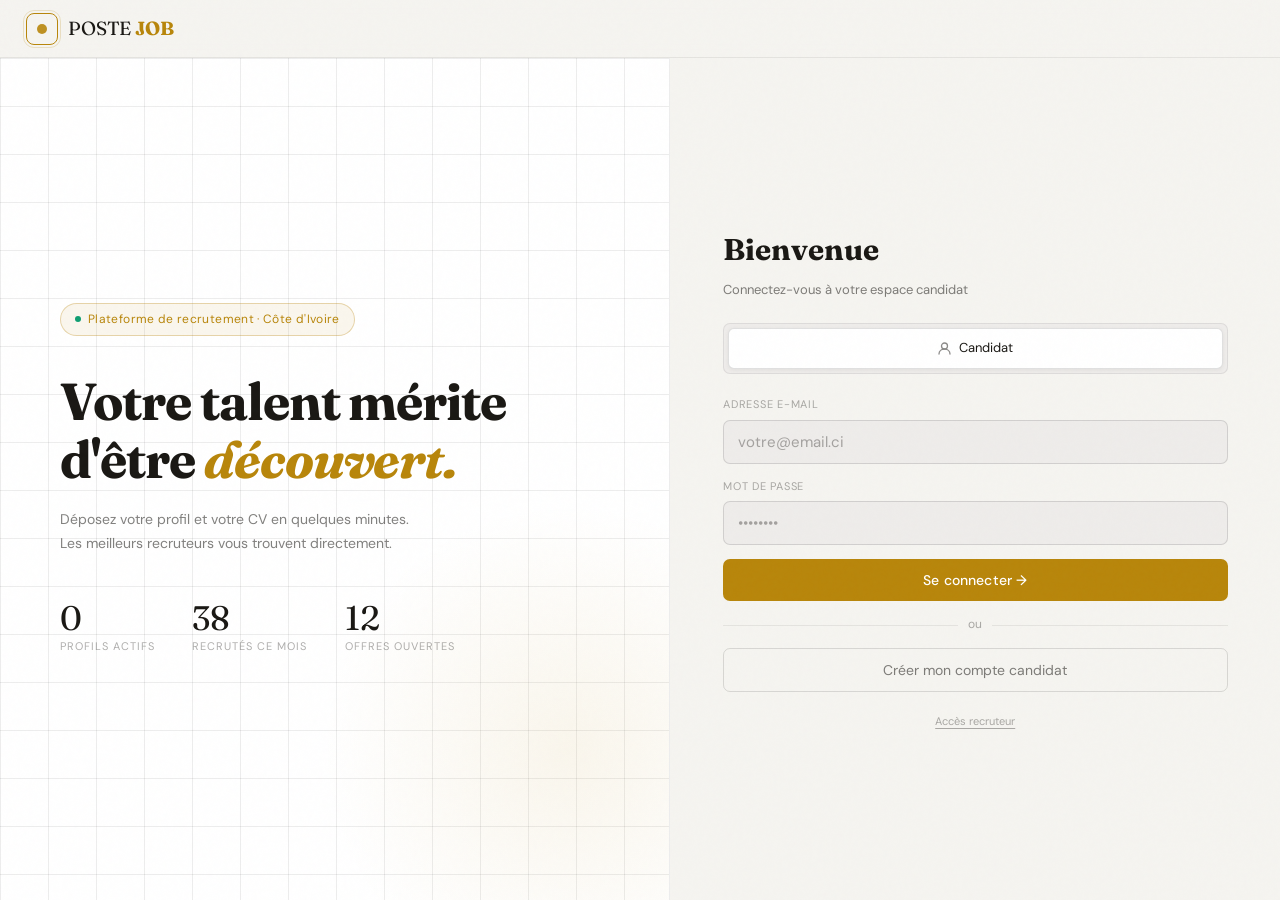
==== commit 9fd4f2b8: "fin" ====
--- a/index.html
+++ b/index.html
@@ -7,63 +7,11 @@
     <link rel="preconnect" href="https://fonts.googleapis.com" />
     <link rel="stylesheet" href="assets/CSS/style.css" />
     <link rel="stylesheet" href="assets/CSS/index.css" />
+
     <link
       href="https://fonts.googleapis.com/css2?family=Fraunces:ital,opsz,wght@0,9..144,300;0,9..144,600;0,9..144,700;1,9..144,400&family=DM+Sans:ital,opsz,wght@0,9..40,300;0,9..40,400;0,9..40,500;1,9..40,300&display=swap"
       rel="stylesheet"
     />
-    <style>
-      /* ── Modal plein écran multi-étapes ── */
-      .modal-overlay { position: fixed; inset: 0; background: rgba(0,0,0,0.72); backdrop-filter: blur(4px); display: flex; align-items: center; justify-content: center; z-index: 100; opacity: 0; pointer-events: none; transition: opacity 0.25s; }
-      .modal-overlay.open { opacity: 1; pointer-events: all; }
-      .modal-box { background: var(--bg); border: 1px solid var(--line); border-radius: var(--r); padding: 2.5rem; width: 100%; max-width: 520px; max-height: 90vh; overflow-y: auto; position: relative; }
-      .modal-close { position: absolute; top: 1rem; right: 1rem; background: none; border: none; color: var(--text3); font-size: 22px; cursor: pointer; line-height: 1; padding: 4px 8px; }
-      .modal-close:hover { color: var(--text); }
-      .modal-box h3 { font-family: "Fraunces", serif; font-size: 24px; color: var(--text); margin-bottom: 4px; }
-      .modal-sub { font-size: 13px; color: var(--text2); margin-bottom: 1.5rem; }
-      .form-fld { margin-bottom: 14px; }
-      .form-fld label { display: block; font-size: 11px; color: var(--text3); text-transform: uppercase; letter-spacing: 0.06em; margin-bottom: 6px; }
-      .form-fld input, .form-fld select, .form-fld textarea { width: 100%; padding: 10px 13px; background: var(--bg3); border: 1px solid var(--line); border-radius: var(--r-sm); color: var(--text); outline: none; transition: 0.2s; appearance: none; box-sizing: border-box; }
-      .form-fld input:focus, .form-fld select:focus, .form-fld textarea:focus { border-color: rgba(212,168,67,0.4); }
-      .form-fld input::placeholder, .form-fld textarea::placeholder { color: var(--text3); }
-      .form-fld textarea { resize: vertical; min-height: 72px; line-height: 1.65; }
-      .form-fld select { background-image: url("data:image/svg+xml,%3Csvg xmlns='http://www.w3.org/2000/svg' width='10' height='6'%3E%3Cpath d='M1 1l4 4 4-4' stroke='rgba(238,234,224,0.28)' stroke-width='1.5' fill='none' stroke-linecap='round'/%3E%3C/svg%3E"); background-repeat: no-repeat; background-position: right 12px center; padding-right: 30px; }
-      .fgrid2 { display: grid; grid-template-columns: 1fr 1fr; gap: 10px; }
-
-      /* Progress dots */
-      .reg-progress { display: flex; align-items: center; gap: 0; margin-bottom: 2rem; }
-      .reg-dot { width: 28px; height: 28px; border-radius: 50%; border: 1.5px solid var(--line2); background: var(--bg2); display: grid; place-items: center; font-size: 11px; font-weight: 500; color: var(--text3); flex-shrink: 0; transition: 0.3s; }
-      .reg-dot-act { border-color: var(--amber); color: var(--amber); }
-      .reg-dot-done { background: var(--jade); border-color: var(--jade); color: #fff; }
-      .reg-conn { flex: 1; height: 1px; background: var(--line); transition: 0.3s; }
-      .reg-lbl { font-size: 11px; color: var(--text3); margin-left: 7px; }
-      .reg-lbl.act { color: var(--text); }
-      .reg-steps-labels { display: flex; justify-content: space-between; font-size: 11px; color: var(--text3); margin-top: 6px; margin-bottom: 1.5rem; }
-
-      /* Slider inside modal */
-      .reg-exp-box { background: var(--bg3); border: 1px solid var(--line); border-radius: var(--r-sm); padding: 1.25rem; margin-bottom: 14px; position: relative; overflow: hidden; }
-      .reg-exp-box::before { content: ""; position: absolute; top: 0; left: 0; right: 0; height: 2px; background: linear-gradient(90deg, var(--jade), var(--amber)); }
-      .reg-exp-top { display: flex; justify-content: space-between; align-items: center; margin-bottom: 1rem; }
-      .reg-exp-big { font-family: "Fraunces", serif; font-size: 36px; color: var(--amber); line-height: 1; }
-      .reg-exp-unit { font-size: 11px; color: var(--text3); margin-top: 2px; text-align: right; }
-      .reg-slider-wrap { position: relative; margin-bottom: 0.5rem; }
-      .reg-slider-wrap input[type="range"] { -webkit-appearance: none; width: 100%; height: 4px; background: var(--bg4); border-radius: 2px; outline: none; cursor: pointer; }
-      .reg-slider-wrap input[type="range"]::-webkit-slider-thumb { -webkit-appearance: none; width: 20px; height: 20px; border-radius: 50%; background: var(--amber); border: 3px solid var(--bg); box-shadow: 0 0 0 2px var(--amber); cursor: pointer; }
-      #reg-track-fill { position: absolute; left: 0; top: 50%; transform: translateY(-50%); height: 4px; background: linear-gradient(90deg, var(--jade), var(--amber)); border-radius: 2px; pointer-events: none; transition: width 0.12s; }
-
-      /* Chips inside modal */
-      .reg-skills-box { background: var(--bg3); border: 1px solid var(--line); border-radius: var(--r-sm); padding: 8px; display: flex; flex-wrap: wrap; gap: 5px; min-height: 42px; cursor: text; transition: 0.2s; margin-bottom: 6px; }
-      .reg-skills-box:focus-within { border-color: rgba(212,168,67,0.35); }
-      .chip { display: inline-flex; align-items: center; gap: 5px; padding: 3px 9px; background: rgba(212,168,67,0.1); border: 1px solid rgba(212,168,67,0.22); border-radius: 30px; font-size: 12px; color: var(--amber); }
-      .chip span { background: none; border: none; color: rgba(212,168,67,0.5); cursor: pointer; font-size: 15px; line-height: 1; }
-      .chip span:hover { color: var(--amber); }
-      .chip-inp { background: transparent; border: none; outline: none; color: var(--text); font-size: 13px; min-width: 90px; flex: 1; padding: 2px 4px; }
-      .chip-inp::placeholder { color: var(--text3); }
-
-      /* Actions modal */
-      .modal-actions { display: flex; justify-content: space-between; align-items: center; margin-top: 1.5rem; gap: 10px; }
-      .modal-actions .btn-back { flex-shrink: 0; }
-      .modal-actions .btn-next, .modal-actions .btn-submit { flex: 1; }
-    </style>
   </head>
   <body>
     <div class="app">
@@ -83,10 +31,16 @@
           </div>
           <div class="hero-c">
             <div class="hero-badge">
-              <span class="badge-dot"></span>Plateforme de recrutement · Côte d'Ivoire
+              <span class="badge-dot"></span>Plateforme de recrutement · Côte
+              d'Ivoire
             </div>
-            <h1 class="hero-h1">Votre talent mérite<br />d'être <em>découvert.</em></h1>
-            <p class="hero-p">Déposez votre profil et votre CV en quelques minutes. Les meilleurs recruteurs vous trouvent directement.</p>
+            <h1 class="hero-h1">
+              Votre talent mérite<br />d'être <em>découvert.</em>
+            </h1>
+            <p class="hero-p">
+              Déposez votre profil et votre CV en quelques minutes. Les
+              meilleurs recruteurs vous trouvent directement.
+            </p>
             <div class="stats-row">
               <div>
                 <div class="stat-num" id="stat-total">0</div>
@@ -110,8 +64,19 @@
           <div class="type-solo">
             <div class="type-solo-item">
               <svg width="15" height="15" viewBox="0 0 15 15" fill="none">
-                <circle cx="7.5" cy="5" r="3" stroke="currentColor" stroke-width="1.3"/>
-                <path d="M2 13c0-3 2.5-5 5.5-5s5.5 2 5.5 5" stroke="currentColor" stroke-width="1.3" stroke-linecap="round"/>
+                <circle
+                  cx="7.5"
+                  cy="5"
+                  r="3"
+                  stroke="currentColor"
+                  stroke-width="1.3"
+                />
+                <path
+                  d="M2 13c0-3 2.5-5 5.5-5s5.5 2 5.5 5"
+                  stroke="currentColor"
+                  stroke-width="1.3"
+                  stroke-linecap="round"
+                />
               </svg>
               Candidat
             </div>
@@ -124,12 +89,41 @@
             <label>Mot de passe</label>
             <input type="password" id="l-pass" placeholder="••••••••" />
           </div>
-          <button class="btn-primary" onclick="doLoginCand()">Se connecter →</button>
-          <div style="text-align:center;margin:14px 0;font-size:12px;color:var(--text3);position:relative;">
-            <span style="background:var(--bg);padding:0 10px;position:relative;z-index:1;">ou</span>
-            <div style="position:absolute;top:50%;left:0;right:0;height:1px;background:var(--line);"></div>
+          <button class="btn-primary" onclick="doLoginCand()">
+            Se connecter →
+          </button>
+          <div
+            style="
+              text-align: center;
+              margin: 14px 0;
+              font-size: 12px;
+              color: var(--text3);
+              position: relative;
+            "
+          >
+            <span
+              style="
+                background: var(--bg);
+                padding: 0 10px;
+                position: relative;
+                z-index: 1;
+              "
+              >ou</span
+            >
+            <div
+              style="
+                position: absolute;
+                top: 50%;
+                left: 0;
+                right: 0;
+                height: 1px;
+                background: var(--line);
+              "
+            ></div>
           </div>
-          <button class="btn-ghost" onclick="openRegisterModal()">Créer mon compte candidat</button>
+          <button class="btn-ghost" onclick="openRegisterModal()">
+            Créer mon compte candidat
+          </button>
           <div class="admin-access-link">
             <a onclick="openAdminModal()">Accès recruteur</a>
           </div>
@@ -137,7 +131,6 @@
       </div>
     </div>
 
-    <!-- Modal Admin -->
     <div class="modal-overlay" id="admin-modal">
       <div class="modal-box">
         <button class="modal-close" onclick="closeAdminModal()">×</button>
@@ -145,162 +138,52 @@
         <p class="modal-sub">Réservé aux recruteurs autorisés</p>
         <div class="form-fld">
           <label>Email</label>
-          <input type="email" id="adm-email" placeholder="recruteur@talentci.ci" value="admin@talentci.ci"/>
+          <input
+            type="email"
+            id="adm-email"
+            placeholder="recruteur@talentci.ci"
+            value="admin@talentci.ci"
+          />
         </div>
         <div class="form-fld">
           <label>Mot de passe</label>
-          <input type="password" id="adm-pass" placeholder="••••••••" value="••••••••"/>
+          <input
+            type="password"
+            id="adm-pass"
+            placeholder="••••••••"
+            value="••••••••"
+          />
         </div>
-        <button class="btn-primary" onclick="doLoginAdmin()">Accéder au tableau de bord →</button>
+        <button class="btn-primary" onclick="doLoginAdmin()">
+          Accéder au tableau de bord →
+        </button>
       </div>
     </div>
 
-    <!-- Modal Inscription multi-étapes -->
     <div class="modal-overlay" id="register-modal">
       <div class="modal-box">
         <button class="modal-close" onclick="closeRegisterModal()">×</button>
         <h3>Créer mon compte</h3>
-        <p class="modal-sub">Complétez votre profil en une seule fois</p>
-
-        <!-- Progress -->
-        <div class="reg-progress">
-          <div class="reg-dot reg-dot-act" id="reg-dot-1">1</div>
-          <div class="reg-conn"></div>
-          <div class="reg-dot" id="reg-dot-2">2</div>
-          <div class="reg-conn"></div>
-          <div class="reg-dot" id="reg-dot-3">3</div>
+        <p class="modal-sub">Rejoignez la plateforme TalentCI</p>
+        <div class="form-fld">
+          <label>Prénom *</label>
+          <input type="text" id="reg-prenom" placeholder="Konan" />
         </div>
-        <div class="reg-steps-labels">
-          <span>Compte</span>
-          <span style="text-align:center">Expérience</span>
-          <span style="text-align:right">Compétences</span>
+        <div class="form-fld">
+          <label>Nom *</label>
+          <input type="text" id="reg-nom" placeholder="Didier" />
         </div>
-
-        <!-- Étape 1 : Compte + Infos personnelles -->
-        <div id="reg-step-1">
-          <div class="fgrid2">
-            <div class="form-fld">
-              <label>Prénom *</label>
-              <input type="text" id="reg-prenom" placeholder="Konan" />
-            </div>
-            <div class="form-fld">
-              <label>Nom *</label>
-              <input type="text" id="reg-nom" placeholder="Didier" />
-            </div>
-          </div>
-          <div class="form-fld">
-            <label>Email *</label>
-            <input type="email" id="reg-email" placeholder="votre@email.ci" />
-          </div>
-          <div class="form-fld">
-            <label>Mot de passe *</label>
-            <input type="password" id="reg-pass" placeholder="••••••••" />
-          </div>
-          <div class="fgrid2">
-            <div class="form-fld">
-              <label>Téléphone</label>
-              <input type="text" id="reg-tel" placeholder="+225 07 00 00 00" />
-            </div>
-            <div class="form-fld">
-              <label>Ville</label>
-              <input type="text" id="reg-ville" placeholder="Abidjan" />
-            </div>
-          </div>
-          <div class="form-fld">
-            <label>Poste souhaité</label>
-            <input type="text" id="reg-poste" placeholder="ex: Développeur Full-Stack, Designer UX..." />
-          </div>
-          <div class="form-fld">
-            <label>Présentation courte</label>
-            <textarea id="reg-bio" placeholder="Parlez de vous en quelques lignes..."></textarea>
-          </div>
-          <div class="modal-actions">
-            <button class="btn-next" style="width:100%" onclick="regNext()">
-              Expérience & formation
-              <svg width="13" height="13" viewBox="0 0 14 14" fill="none" style="vertical-align:middle;margin-left:4px">
-                <path d="M3 7h8M8 4l3 3-3 3" stroke="currentColor" stroke-width="1.5" stroke-linecap="round" stroke-linejoin="round"/>
-              </svg>
-            </button>
-          </div>
+        <div class="form-fld">
+          <label>Email *</label>
+          <input type="email" id="reg-email" placeholder="votre@email.ci" />
         </div>
-
-        <!-- Étape 2 : Expérience + Formation -->
-        <div id="reg-step-2" style="display:none">
-          <div class="reg-exp-box">
-            <div class="reg-exp-top">
-              <div>
-                <div style="font-size:13px;font-weight:500;color:var(--text);margin-bottom:2px;">Années d'expérience</div>
-                <div style="font-size:11px;color:var(--text3)">Glissez le curseur — 0 à 20 ans</div>
-              </div>
-              <div style="text-align:right">
-                <div class="reg-exp-big" id="reg-exp-num">0</div>
-                <div class="reg-exp-unit" id="reg-exp-unit">Junior</div>
-              </div>
-            </div>
-            <div class="reg-slider-wrap">
-              <div id="reg-track-fill" style="width:0%"></div>
-              <input type="range" min="0" max="20" step="1" value="0" id="reg-exp-slider"
-                oninput="updateRegSlider(this.value)" />
-            </div>
-          </div>
-          <div class="form-fld">
-            <label>Niveau d'études</label>
-            <select id="reg-niveau">
-              <option value="">Sélectionner...</option>
-              <option>Bac +5 / Master</option>
-              <option>Bac +3 / Licence</option>
-              <option>Bac +2 / BTS</option>
-              <option>Doctorat / PhD</option>
-              <option>Autre</option>
-            </select>
-          </div>
-          <div class="form-fld">
-            <label>Dernière entreprise</label>
-            <input type="text" id="reg-entreprise" placeholder="ex: Orange CI" />
-          </div>
-          <div class="modal-actions">
-            <button class="btn-back" onclick="regBack()">← Retour</button>
-            <button class="btn-next" onclick="regNext()">
-              Compétences
-              <svg width="13" height="13" viewBox="0 0 14 14" fill="none" style="vertical-align:middle;margin-left:4px">
-                <path d="M3 7h8M8 4l3 3-3 3" stroke="currentColor" stroke-width="1.5" stroke-linecap="round" stroke-linejoin="round"/>
-              </svg>
-            </button>
-          </div>
+        <div class="form-fld">
+          <label>Mot de passe *</label>
+          <input type="password" id="reg-pass" placeholder="••••••••" />
         </div>
-
-        <!-- Étape 3 : Compétences + Soumettre -->
-        <div id="reg-step-3" style="display:none">
-          <div class="form-fld">
-            <label>Compétences</label>
-            <div class="reg-skills-box" id="reg-skills-box"
-              onclick="document.getElementById('reg-chip-inp').focus()">
-              <input id="reg-chip-inp" class="chip-inp"
-                placeholder="Taper une compétence + Entrée..."
-                onkeydown="addRegChip(event)" />
-            </div>
-            <div style="font-size:11px;color:var(--text3);margin-top:4px">Appuyez sur Entrée pour ajouter</div>
-          </div>
-
-          <div style="background:var(--bg2);border:1px solid var(--line);border-radius:var(--r-sm);padding:1rem;margin-bottom:1rem;">
-            <div style="font-size:11px;color:var(--text3);text-transform:uppercase;letter-spacing:0.08em;margin-bottom:8px;">Récapitulatif</div>
-            <div style="font-size:13px;color:var(--text2);line-height:1.8">
-              En soumettant, votre profil sera immédiatement visible par les recruteurs.<br>
-              Vous pourrez le consulter à tout moment en vous reconnectant.
-            </div>
-          </div>
-
-          <div class="modal-actions">
-            <button class="btn-back" onclick="regBack()">← Retour</button>
-            <button class="btn-submit" onclick="doRegister()">
-              Créer mon profil
-              <svg width="13" height="13" viewBox="0 0 14 14" fill="none" style="vertical-align:middle;margin-left:4px">
-                <path d="M2 7l4 4 6-6" stroke="currentColor" stroke-width="1.5" stroke-linecap="round" stroke-linejoin="round"/>
-              </svg>
-            </button>
-          </div>
-        </div>
-
+        <button class="btn-primary" onclick="doRegister()">
+          Créer mon compte →
+        </button>
       </div>
     </div>
 
@@ -311,4 +194,4 @@
     <script src="assets/JS/style.js"></script>
     <script src="assets/JS/index.js"></script>
   </body>
-</html>+</html>
--- a/assets/CSS/style.css
+++ b/assets/CSS/style.css
@@ -1,31 +1,33 @@
 :root {
-  --bg: #07080d;
-  --bg2: #0d0f17;
-  --bg3: #131520;
-  --bg4: #191c2a;
-  --bg5: #1e2133;
-  --line: rgba(255, 255, 255, 0.06);
-  --line2: rgba(255, 255, 255, 0.11);
-  --line3: rgba(255, 255, 255, 0.18);
-  --text: #eeeae0;
-  --text2: rgba(238, 234, 224, 0.55);
-  --text3: rgba(238, 234, 224, 0.28);
-  --amber: #d4a843;
-  --amber2: #f0c96a;
-  --amber-soft: rgba(212, 168, 67, 0.12);
-  --jade: #25c898;
-  --jade-soft: rgba(37, 200, 152, 0.1);
-  --sky: #4ca3e8;
-  --sky-soft: rgba(76, 163, 232, 0.1);
-  --red: #e05252;
+  --bg: #f5f4f0;
+  --bg2: #ffffff;
+  --bg3: #eeecea;
+  --bg4: #e5e3df;
+  --bg5: #d9d7d2;
+  --line: rgba(0, 0, 0, 0.07);
+  --line2: rgba(0, 0, 0, 0.12);
+  --line3: rgba(0, 0, 0, 0.2);
+  --text: #1a1814;
+  --text2: rgba(26, 24, 20, 0.55);
+  --text3: rgba(26, 24, 20, 0.35);
+  --amber: #b8860b;
+  --amber2: #d4a843;
+  --amber-soft: rgba(184, 134, 11, 0.1);
+  --jade: #0f9e72;
+  --jade-soft: rgba(15, 158, 114, 0.1);
+  --sky: #2176c7;
+  --sky-soft: rgba(33, 118, 199, 0.1);
+  --red: #c0392b;
   --r: 10px;
   --r-sm: 7px;
 }
+
 * {
   box-sizing: border-box;
   margin: 0;
   padding: 0;
 }
+
 html,
 body {
   height: 100%;
@@ -36,10 +38,12 @@
   line-height: 1.6;
   overflow-x: hidden;
 }
+
 ::selection {
   background: var(--amber);
-  color: #000;
-}
+  color: #fff;
+}
+
 input,
 select,
 textarea,
@@ -47,36 +51,41 @@
   font-family: inherit;
   font-size: inherit;
 }
+
 ::-webkit-scrollbar {
   width: 3px;
 }
 ::-webkit-scrollbar-track {
-  background: var(--bg2);
+  background: var(--bg3);
 }
 ::-webkit-scrollbar-thumb {
   background: var(--bg5);
   border-radius: 2px;
 }
+
+/* Grain léger */
 body::before {
   content: "";
   position: fixed;
   inset: 0;
-  opacity: 0.025;
+  opacity: 0.018;
   background-image: url("data:image/svg+xml,%3Csvg viewBox='0 0 200 200' xmlns='http://www.w3.org/2000/svg'%3E%3Cfilter id='n'%3E%3CfeTurbulence type='fractalNoise' baseFrequency='.9' numOctaves='4' stitchTiles='stitch'/%3E%3C/filter%3E%3Crect width='100%25' height='100%25' filter='url(%23n)'/%3E%3C/svg%3E");
   pointer-events: none;
   z-index: 1000;
 }
+
 .app {
   min-height: 100vh;
   display: flex;
   flex-direction: column;
 }
 
+/* ── Navbar ── */
 .navbar {
   position: sticky;
   top: 0;
   z-index: 200;
-  background: rgba(7, 8, 13, 0.9);
+  background: rgba(245, 244, 240, 0.92);
   backdrop-filter: blur(20px);
   border-bottom: 1px solid var(--line);
   padding: 0 1.75rem;
@@ -112,7 +121,7 @@
   content: "";
   position: absolute;
   inset: -4px;
-  border: 1px solid rgba(212, 168, 67, 0.2);
+  border: 1px solid rgba(184, 134, 11, 0.2);
   border-radius: 11px;
 }
 .logo-text {
@@ -143,7 +152,7 @@
   place-items: center;
   font-size: 11px;
   font-weight: 600;
-  color: #000;
+  color: #fff;
   letter-spacing: 0.03em;
 }
 .unm {
@@ -165,6 +174,7 @@
   color: var(--text);
 }
 
+/* ── Animations ── */
 @keyframes fadeUp {
   from {
     opacity: 0;
@@ -176,11 +186,12 @@
   }
 }
 
+/* ── Modals ── */
 .modal-overlay {
   display: none;
   position: fixed;
   inset: 0;
-  background: rgba(0, 0, 0, 0.75);
+  background: rgba(0, 0, 0, 0.35);
   z-index: 500;
   align-items: center;
   justify-content: center;
@@ -196,6 +207,7 @@
   width: 360px;
   position: relative;
   animation: fadeUp 0.3s ease;
+  box-shadow: 0 8px 40px rgba(0, 0, 0, 0.12);
 }
 .modal-close {
   position: absolute;
@@ -223,6 +235,7 @@
   margin-bottom: 1.5rem;
 }
 
+/* ── Formulaires ── */
 .form-fld {
   margin-bottom: 14px;
 }
@@ -238,8 +251,8 @@
 .form-fld select {
   width: 100%;
   padding: 11px 14px;
-  background: var(--bg2);
-  border: 1px solid var(--line);
+  background: var(--bg3);
+  border: 1px solid var(--line2);
   border-radius: var(--r-sm);
   color: var(--text);
   outline: none;
@@ -247,24 +260,26 @@
 }
 .form-fld input:focus,
 .form-fld select:focus {
-  border-color: rgba(212, 168, 67, 0.4);
+  border-color: var(--amber);
+  background: var(--bg2);
 }
 .form-fld input::placeholder {
   color: var(--text3);
 }
 .form-fld select {
   appearance: none;
-  background-image: url("data:image/svg+xml,%3Csvg xmlns='http://www.w3.org/2000/svg' width='10' height='6'%3E%3Cpath d='M1 1l4 4 4-4' stroke='rgba(238,234,224,0.28)' stroke-width='1.5' fill='none' stroke-linecap='round'/%3E%3C/svg%3E");
+  background-image: url("data:image/svg+xml,%3Csvg xmlns='http://www.w3.org/2000/svg' width='10' height='6'%3E%3Cpath d='M1 1l4 4 4-4' stroke='rgba(26,24,20,0.3)' stroke-width='1.5' fill='none' stroke-linecap='round'/%3E%3C/svg%3E");
   background-repeat: no-repeat;
   background-position: right 12px center;
   padding-right: 32px;
 }
 
+/* ── Boutons ── */
 .btn-primary {
   width: 100%;
   padding: 12px;
   background: var(--amber);
-  color: #000;
+  color: #fff;
   border: none;
   border-radius: var(--r-sm);
   font-size: 14px;
@@ -277,6 +292,7 @@
   background: var(--amber2);
   transform: translateY(-1px);
 }
+
 .btn-ghost {
   width: 100%;
   padding: 12px;
@@ -288,14 +304,14 @@
   font-weight: 400;
   cursor: pointer;
   transition: 0.2s;
-  letter-spacing: 0.01em;
 }
 .btn-ghost:hover {
-  background: var(--bg2);
+  background: var(--bg3);
   border-color: var(--line3);
   color: var(--text);
   transform: translateY(-1px);
 }
+
 .btn-back {
   padding: 9px 20px;
   background: transparent;
@@ -313,10 +329,11 @@
   background: var(--bg3);
   border-color: var(--line3);
 }
+
 .btn-next {
   padding: 9px 22px;
   background: var(--amber);
-  color: #000;
+  color: #fff;
   border: none;
   border-radius: var(--r-sm);
   font-size: 13px;
@@ -331,10 +348,11 @@
   background: var(--amber2);
   transform: translateY(-1px);
 }
+
 .btn-submit {
   padding: 9px 22px;
   background: var(--jade);
-  color: #000;
+  color: #fff;
   border: none;
   border-radius: var(--r-sm);
   font-size: 13px;
@@ -346,16 +364,17 @@
   gap: 6px;
 }
 .btn-submit:hover {
-  opacity: 0.9;
+  opacity: 0.88;
   transform: translateY(-1px);
 }
 
+/* ── Toast ── */
 .toast {
   position: fixed;
   bottom: 24px;
   right: 24px;
   z-index: 999;
-  background: var(--bg4);
+  background: var(--bg2);
   border: 1px solid var(--line2);
   border-radius: var(--r);
   padding: 14px 18px;
@@ -364,7 +383,7 @@
   gap: 10px;
   font-size: 13px;
   color: var(--text);
-  box-shadow: 0 12px 40px rgba(0, 0, 0, 0.6);
+  box-shadow: 0 8px 32px rgba(0, 0, 0, 0.12);
   transform: translateY(80px);
   opacity: 0;
   transition: 0.4s cubic-bezier(0.34, 1.56, 0.64, 1);
--- a/assets/CSS/index.css
+++ b/assets/CSS/index.css
@@ -1,8 +1,11 @@
+/* ── Layout login ── */
 .login-wrap {
   min-height: calc(100vh - 58px);
   display: grid;
   grid-template-columns: 1.1fr 1fr;
 }
+
+/* ── Hero gauche ── */
 .login-hero {
   background: var(--bg2);
   border-right: 1px solid var(--line);
@@ -32,7 +35,7 @@
   border-radius: 50%;
   background: radial-gradient(
     circle,
-    rgba(212, 168, 67, 0.07) 0%,
+    rgba(184, 134, 11, 0.08) 0%,
     transparent 70%
   );
   bottom: -100px;
@@ -42,12 +45,13 @@
   position: relative;
   z-index: 1;
 }
+
 .hero-badge {
   display: inline-flex;
   align-items: center;
   gap: 7px;
-  border: 1px solid rgba(212, 168, 67, 0.25);
-  background: rgba(212, 168, 67, 0.06);
+  border: 1px solid rgba(184, 134, 11, 0.3);
+  background: rgba(184, 134, 11, 0.07);
   padding: 6px 14px;
   border-radius: 30px;
   font-size: 12px;
@@ -71,17 +75,20 @@
     opacity: 0.3;
   }
 }
+
 .hero-h1 {
   font-family: "Fraunces", serif;
   font-size: 52px;
   line-height: 1.1;
   margin-bottom: 1.25rem;
   letter-spacing: -0.02em;
+  color: var(--text);
 }
 .hero-h1 em {
   font-style: italic;
   color: var(--amber);
 }
+
 .hero-p {
   font-size: 14px;
   color: var(--text2);
@@ -89,6 +96,7 @@
   line-height: 1.75;
   margin-bottom: 3rem;
 }
+
 .stats-row {
   display: flex;
   gap: 2.5rem;
@@ -106,6 +114,8 @@
   letter-spacing: 0.09em;
   margin-top: 3px;
 }
+
+/* ── Panel droite ── */
 .login-panel {
   background: var(--bg);
   padding: 4rem 3.5rem;
@@ -124,9 +134,10 @@
   color: var(--text2);
   margin-bottom: 1.5rem;
 }
+
 .type-solo {
   display: flex;
-  background: var(--bg2);
+  background: var(--bg3);
   border: 1px solid var(--line);
   border-radius: var(--r-sm);
   padding: 4px;
@@ -136,7 +147,7 @@
   flex: 1;
   padding: 9px;
   border-radius: 6px;
-  background: var(--bg4);
+  background: var(--bg2);
   border: 1px solid var(--line2);
   text-align: center;
   font-size: 13px;
@@ -145,10 +156,12 @@
   align-items: center;
   justify-content: center;
   gap: 7px;
+  box-shadow: 0 1px 4px rgba(0, 0, 0, 0.06);
 }
 .type-solo-item svg {
-  opacity: 0.7;
+  opacity: 0.5;
 }
+
 .admin-access-link {
   text-align: center;
   margin-top: 16px;
@@ -157,7 +170,6 @@
   font-size: 11px;
   color: var(--text3);
   cursor: pointer;
-
   text-decoration: underline;
   text-underline-offset: 3px;
 }
